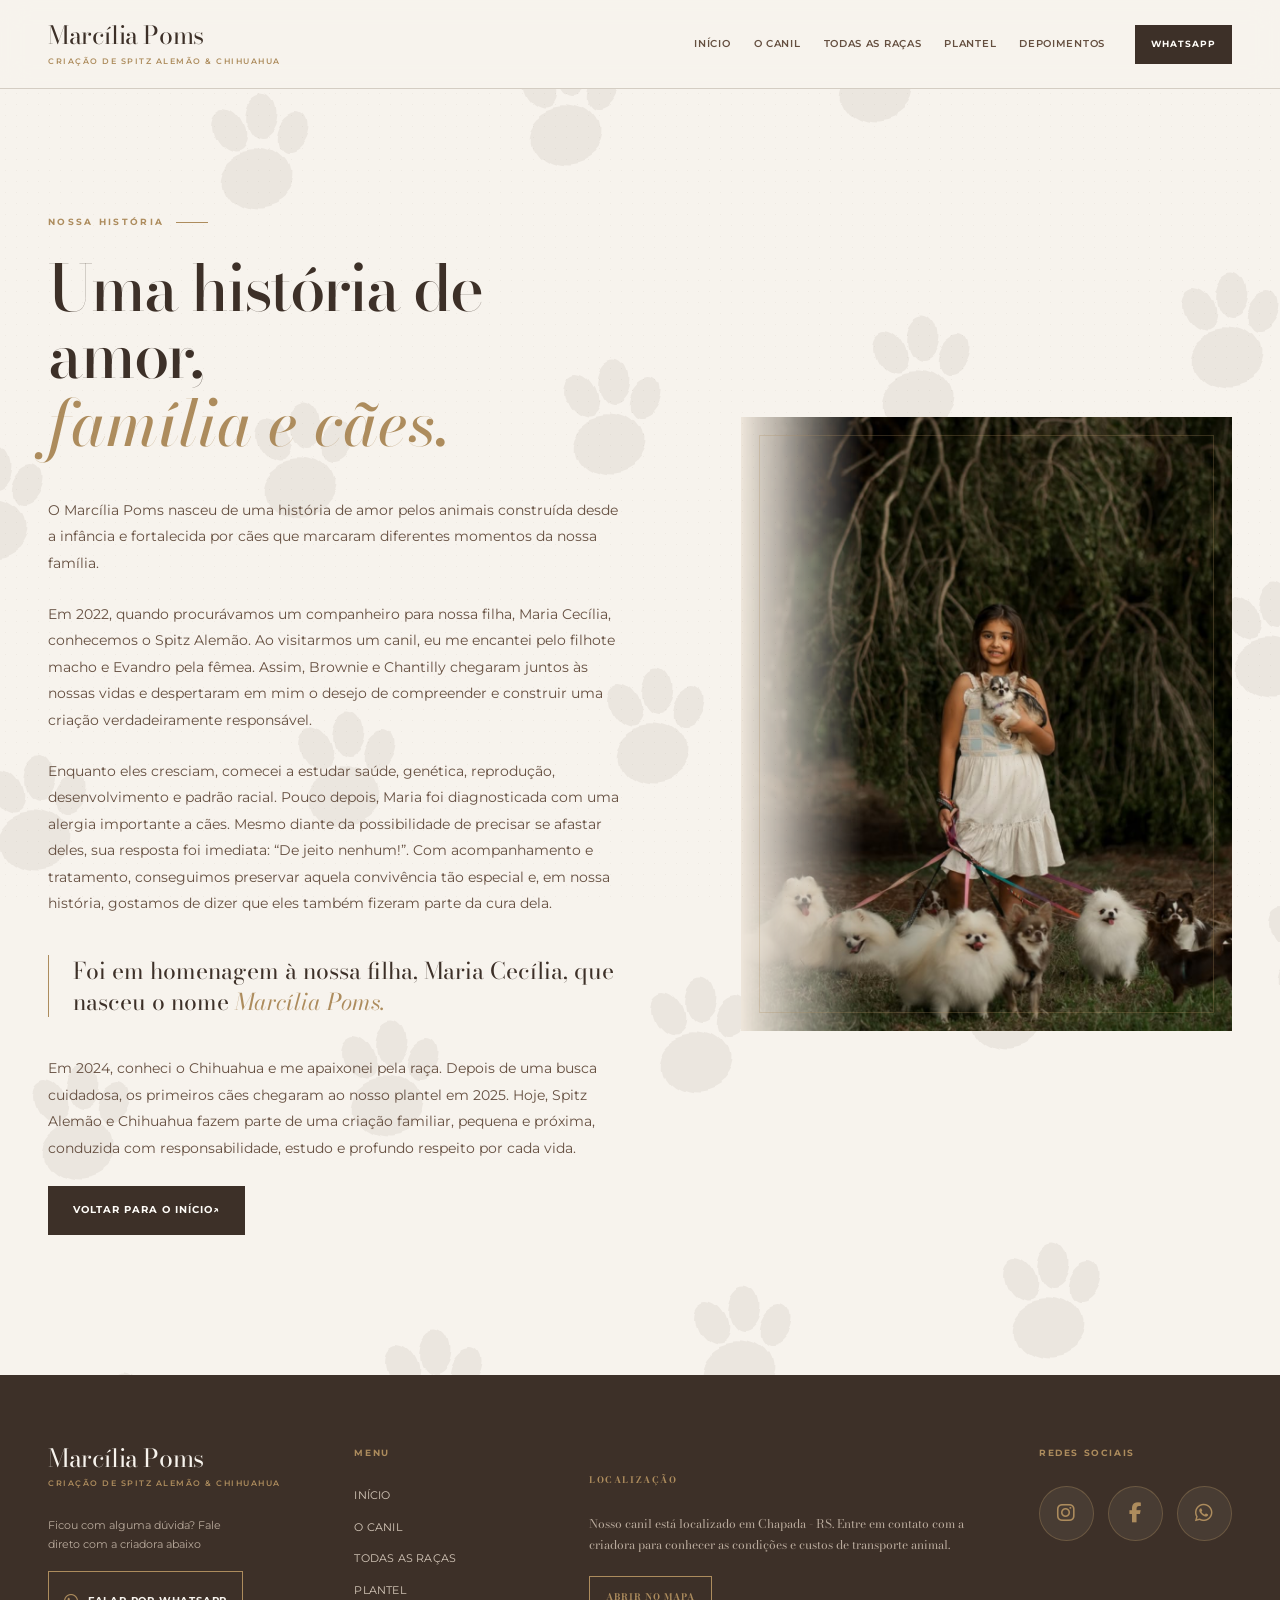
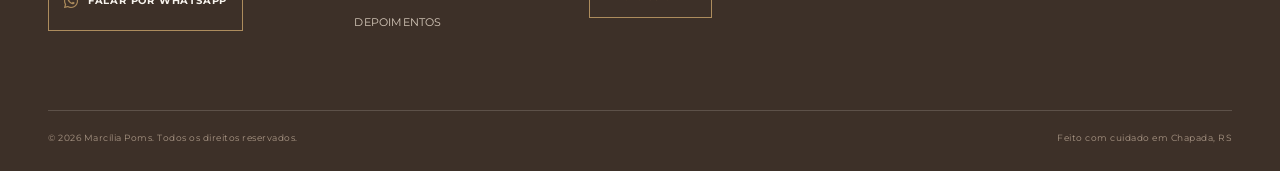
==== historia.html @ 0182e46f "feat: atualiza site Marcília Poms" ====
<!DOCTYPE html>
<html lang="pt-BR">

<head>
    <meta charset="UTF-8">
    <meta name="viewport" content="width=device-width, initial-scale=1.0">

    <title>Nossa História | Marcília Poms</title>

    <meta
        name="description"
        content="Conheça a história da Marcília Poms, uma criação familiar de Spitz Alemão e Chihuahua construída com amor, estudo e responsabilidade."
    >

    <!-- Google Fonts -->
    <link rel="preconnect" href="https://fonts.googleapis.com">
    <link rel="preconnect" href="https://fonts.gstatic.com" crossorigin>

    <link
        href="https://fonts.googleapis.com/css2?family=Bodoni+Moda:opsz,wght@6..96,400;6..96,500;6..96,600&family=Montserrat:wght@400;500;600;700&display=swap"
        rel="stylesheet"
    >

    <!-- Font Awesome -->
    <link
        rel="stylesheet"
        href="https://cdnjs.cloudflare.com/ajax/libs/font-awesome/6.5.2/css/all.min.css"
    >

    <!-- CSS principal -->
    <link rel="stylesheet" href="style.css">
</head>

<body>

    <!-- =====================================================
         HEADER
    ====================================================== -->

    <header class="site-header">

        <div class="container header-inner">

            <a class="brand" href="index.html">

                <span class="brand-name">
                    Marcília Poms
                </span>

                <span class="brand-subtitle">
                    Criação de Spitz Alemão & Chihuahua
                </span>

            </a>


            <nav class="primary-nav">

                <a href="index.html#inicio">
                    Início
                </a>

                <a href="index.html#canil">
                    O Canil
                </a>

                <a href="index.html#racas">
                    Todas as Raças
                </a>

                <a href="plantel.html">
                    Plantel
                </a>

                <a href="index.html#depoimentos">
                    Depoimentos
                </a>

            </nav>


            <a
                class="button button-whatsapp button-small"
                href="https://wa.me/555996183614"
                target="_blank"
                rel="noopener"
            >
                WhatsApp
            </a>


            <button
                class="menu-toggle"
                type="button"
                aria-label="Abrir menu"
            >
                <span></span>
                <span></span>
                <span></span>
            </button>

        </div>

    </header>


    <!-- =====================================================
         HISTÓRIA
    ====================================================== -->

    <main>

        <section class="history-section">

            <!-- Pegadas decorativas -->
            <div class="history-paws" aria-hidden="true"></div>


            <div class="container history-grid">

                <!-- =================================================
                     TEXTO
                ================================================== -->

                <div class="history-content reveal">

                    <p class="eyebrow">
                        Nossa história
                        <span class="rule"></span>
                    </p>


                    <h1>
                        Uma história de amor,
                        <br>
                        <em>família e cães.</em>
                    </h1>


                    <div class="history-text">

                        <p>
                            O Marcília Poms nasceu de uma história de amor pelos animais construída desde a infância e fortalecida por cães que marcaram diferentes momentos da nossa família.
                        </p>

                        <p>
                            Em 2022, quando procurávamos um companheiro para nossa filha, Maria Cecília, conhecemos o Spitz Alemão. Ao visitarmos um canil, eu me encantei pelo filhote macho e Evandro pela fêmea. Assim, Brownie e Chantilly chegaram juntos às nossas vidas e despertaram em mim o desejo de compreender e construir uma criação verdadeiramente responsável.
                        </p>

                        <p>
                            Enquanto eles cresciam, comecei a estudar saúde, genética, reprodução, desenvolvimento e padrão racial. Pouco depois, Maria foi diagnosticada com uma alergia importante a cães. Mesmo diante da possibilidade de precisar se afastar deles, sua resposta foi imediata: “De jeito nenhum!”. Com acompanhamento e tratamento, conseguimos preservar aquela convivência tão especial e, em nossa história, gostamos de dizer que eles também fizeram parte da cura dela.
                        </p>

                        <p class="history-highlight">
                            Foi em homenagem à nossa filha, Maria Cecília, que nasceu o nome <em>Marcília Poms.</em>
                        </p>

                        <p>
                            Em 2024, conheci o Chihuahua e me apaixonei pela raça. Depois de uma busca cuidadosa, os primeiros cães chegaram ao nosso plantel em 2025. Hoje, Spitz Alemão e Chihuahua fazem parte de uma criação familiar, pequena e próxima, conduzida com responsabilidade, estudo e profundo respeito por cada vida.
                        </p>

                    </div>


                    <a
                        class="button button-dark"
                        href="index.html#canil"
                    >
                        Voltar para o Início
                        <span>↗</span>
                    </a>

                </div>


                <!-- =================================================
                     FOTO
                ================================================== -->

                <div class="history-image reveal delay-1">

                    <div class="history-image-frame">

                        <img
                            src="assets/historia.png"
                            alt="Maria Cecília"
                            width="800"
                            height="1000"
                            loading="eager"
                        >

                    </div>

                </div>

            </div>

        </section>

    </main>


    <!-- =====================================================
         FOOTER
    ====================================================== -->

    <footer class="site-footer">

        <div class="footer-container">


            <!-- MARCA -->

            <div class="footer-brand-area">

                <a class="footer-brand" href="index.html">

                    <span class="brand-name">
                        Marcília Poms
                    </span>

                    <span class="brand-subtitle">
                        Criação de Spitz Alemão & Chihuahua
                    </span>

                </a>


                <p class="footer-location-small">
                    Ficou com alguma dúvida? Fale<br>
                    direto com a criadora abaixo
                </p>


                <a
                    class="footer-whatsapp-btn"
                    href="https://wa.me/555996183614"
                    target="_blank"
                    rel="noopener"
                >
                    <i class="fa-brands fa-whatsapp"></i>
                    <span>Falar por Whatsapp</span>
                </a>

            </div>


            <!-- MENU -->

            <div class="footer-menu">

                <h3>MENU</h3>

                <a href="index.html#inicio">
                    INÍCIO
                </a>

                <a href="index.html#canil">
                    O CANIL
                </a>

                <a href="index.html#racas">
                    TODAS AS RAÇAS
                </a>

                <a href="plantel.html">
                    PLANTEL
                </a>

                <a href="index.html#depoimentos">
                    DEPOIMENTOS
                </a>

            </div>


            <!-- LOCALIZAÇÃO -->

            <div class="footer-location">

                <h3>LOCALIZAÇÃO</h3>

                <p>
                    Nosso canil está localizado em Chapada - RS.
                    Entre em contato com a criadora para conhecer
                    as condições e custos de transporte animal.
                </p>

                <a
                    class="footer-map-btn"
                    href="https://www.google.com/maps/search/?api=1&query=Chapada%2C%20RS"
                    target="_blank"
                    rel="noopener"
                >
                    ABRIR NO MAPA
                </a>

            </div>


            <!-- REDES SOCIAIS -->

            <div class="footer-social">

                <h3>REDES SOCIAIS</h3>

                <div class="social-icons">

                    <a
                        href="https://www.instagram.com/marciliapoms?stkn=ZG9tbGJxdjBiZmhl"
                        target="_blank"
                        rel="noopener"
                        aria-label="Instagram"
                    >
                        <i class="fa-brands fa-instagram"></i>
                    </a>


                    <a
                        href="https://www.facebook.com/share/1F69dQd8Yt/?mibextid=wwXIfr"
                        target="_blank"
                        rel="noopener"
                        aria-label="Facebook"
                    >
                        <i class="fa-brands fa-facebook-f"></i>
                    </a>


                    <a
                        href="https://wa.me/555996183614"
                        target="_blank"
                        rel="noopener"
                        aria-label="WhatsApp"
                    >
                        <i class="fa-brands fa-whatsapp"></i>
                    </a>

                </div>

            </div>

        </div>


        <!-- COPYRIGHT -->

        <div class="footer-bottom">

            <span>
                © 2026 Marcília Poms. Todos os direitos reservados.
            </span>

            <span>
                Feito com cuidado em Chapada, RS
            </span>

        </div>

    </footer>


    <!-- =====================================================
         SCRIPT
    ====================================================== -->

    <script>

        const reveals = document.querySelectorAll(".reveal");

        const observer = new IntersectionObserver(
            (entries) => {

                entries.forEach((entry) => {

                    if (entry.isIntersecting) {

                        entry.target.classList.add("is-visible");

                        observer.unobserve(entry.target);

                    }

                });

            },
            {
                threshold: 0.12
            }
        );


        reveals.forEach((element) => {
            observer.observe(element);
        });


        /* MENU MOBILE */

        const menuToggle = document.querySelector(".menu-toggle");
        const primaryNav = document.querySelector(".primary-nav");

        if (menuToggle && primaryNav) {

            menuToggle.addEventListener("click", () => {

                primaryNav.classList.toggle("is-open");

            });

        }

    </script>

</body>

</html>
---- style.css ----
:root {
  --paper: #f7f3ed;
  --paper-deep: #eee6db;
  --sand: #e8ddcf;
  --ink: #322b25;
  --brown: #654f40;
  --brown-deep: #3d3028;
  --gold: #ad8c5d;
  --line: rgba(101, 79, 64, .24);
  --white: #fffdf9;
  --serif: "Bodoni Moda", serif;
  --italic: "Bodoni Moda", serif;
  --sans: "Montserrat", Arial, sans-serif;
  --content: 1240px;
  --ease: cubic-bezier(.2, .75, .25, 1);
}

* { box-sizing: border-box; }
html { scroll-behavior: smooth; }
body { margin: 0; color: var(--ink); background: var(--paper); font-family: var(--sans); font-size: 14px; line-height: 1.8; overflow-x: hidden; }
body::before { content: ""; position: fixed; inset: 0; pointer-events: none; opacity: .26; background-image: radial-gradient(rgba(101,79,64,.2) .5px, transparent .5px); background-size: 11px 11px; mix-blend-mode: multiply; z-index: 10; }
img { display: block; max-width: 100%; }
a { color: inherit; text-decoration: none; }
button { color: inherit; font: inherit; }
.container { width: min(calc(100% - 96px), var(--content)); margin-inline: auto; }
.narrow-container { max-width: 1080px; }
.skip-link { position: fixed; left: 16px; top: -100px; z-index: 100; padding: 10px 14px; background: var(--brown-deep); color: var(--white); }
.skip-link:focus { top: 16px; }

.site-header { position: sticky; top: 0; z-index: 20; background: rgba(247,243,237,.92); border-bottom: 1px solid var(--line); -webkit-backdrop-filter: blur(14px); backdrop-filter: blur(14px); }
.header-inner { min-height: 88px; display: flex; align-items: center; gap: 30px; }
.brand { display: inline-flex; flex-direction: column; flex: 0 0 auto; line-height: 1.1; }
.brand-name { color: var(--brown-deep); font-family: var(--serif); font-size: 25px; letter-spacing: -.4px; }
.brand-subtitle { margin-top: 7px; color: var(--gold); font-size: 8px; font-weight: 600; letter-spacing: 1.5px; text-transform: uppercase; }
.primary-nav { display: flex; align-items: center; justify-content: center; gap: clamp(13px, 1.8vw, 28px); margin-left: auto; }
.primary-nav a { position: relative; color: var(--brown); font-size: 10px; font-weight: 600; letter-spacing: .7px; text-transform: uppercase; white-space: nowrap; }
.primary-nav a::after { content: ""; position: absolute; left: 0; right: 100%; bottom: -8px; height: 1px; background: var(--gold); transition: right .3s var(--ease); }
.primary-nav a:hover::after { right: 0; }
.button { display: inline-flex; min-height: 49px; align-items: center; justify-content: center; padding: 12px 24px; border: 1px solid transparent; font-size: 10px; font-weight: 700; letter-spacing: 1px; text-transform: uppercase; transition: transform .3s var(--ease), background .3s, color .3s, border .3s; }
.button:hover { transform: translateY(-3px); }
.button-small { min-height: 39px; padding: 9px 15px; font-size: 9px; }
.button-whatsapp, .button-dark { color: var(--white); background: var(--brown-deep); }
.button-whatsapp:hover, .button-dark:hover { background: var(--brown); }
.button-light { color: var(--brown-deep); background: var(--paper); }
.button-light:hover { background: var(--white); }
.menu-toggle { display: none; margin-left: auto; width: 42px; height: 42px; padding: 10px; border: 1px solid var(--line); background: transparent; cursor: pointer; }
.menu-toggle span { display: block; width: 20px; height: 1px; margin: 5px auto; background: var(--brown-deep); transition: transform .3s, opacity .3s; }

.hero { position: relative; min-height: clamp(620px, 56.25vw, 780px); display: flex; align-items: center; overflow: hidden; background: var(--paper-deep); }
.hero-media.image-frame { position: absolute; inset: 0; width: 100%; height: 100%; }
.hero-media { position: absolute; inset: 0; }
.hero-media::after { content: ""; position: absolute; inset: 0; background: linear-gradient(90deg, rgba(247,243,237,.96) 0%, rgba(247,243,237,.75) 38%, rgba(247,243,237,.15) 72%, rgba(247,243,237,.08)); }
.hero-media picture { display: block; width: 100%; height: 100%; }
.hero-content { position: relative; z-index: 1; align-self: stretch; display: flex; flex-direction: column; align-items: flex-start; justify-content: flex-end; padding-block: 100px 72px; }
.hero-content > .eyebrow, .hero-content > h1, .hero-content > .hero-lead, .hero-content > .hero-copy { position: absolute; width: 1px; height: 1px; overflow: hidden; clip: rect(0, 0, 0, 0); white-space: nowrap; }
.eyebrow { display: flex; align-items: center; gap: 12px; margin: 0 0 24px; color: var(--gold); font-size: 9px; font-weight: 700; letter-spacing: 2.3px; text-transform: uppercase; }
.eyebrow .rule { display: inline-block; width: 32px; height: 1px; background: currentColor; }
.hero h1 { max-width: 700px; margin: 0; color: var(--brown-deep); font-family: var(--serif); font-size: clamp(44px, 6.2vw, 84px); font-weight: 500; letter-spacing: -2.6px; line-height: 1.05; }
h1 em, h2 em { color: var(--gold); font-family: var(--italic); font-weight: 500; letter-spacing: 0; }
.hero-lead { margin: 28px 0 0; color: var(--brown); font-size: 17px; font-weight: 600; }
.hero-copy { margin: 3px 0 0; color: var(--brown); font-family: var(--italic); font-size: 22px; }
.hero-actions { display: flex; align-items: center; gap: 28px; margin-top: 0; }
.text-link { display: inline-flex; align-items: center; gap: 9px; color: var(--brown); font-size: 10px; font-weight: 700; letter-spacing: 1px; text-transform: uppercase; }
.text-link span { color: var(--gold); font-size: 17px; transition: transform .3s; }
.text-link:hover span { transform: translate(3px, -3px); }
.hero-notes { display: none; }
.hero-notes span { color: var(--brown); font-size: 9px; font-weight: 600; letter-spacing: 1.2px; text-transform: uppercase; }
.hero-notes span::before { content: "✦"; margin-right: 8px; color: var(--gold); }
.scroll-cue { position: absolute; right: 48px; bottom: 33px; display: grid; place-items: center; width: 45px; height: 45px; border: 1px solid var(--line); color: var(--brown); font-size: 19px; }

.section { padding: 140px 0; }
/* =========================================================
   HERO DO PLANTEL
   ========================================================= */

.page-hero {
    position: relative;
    overflow: hidden;

    padding: 150px 0 135px;

    border-bottom: 1px solid var(--line);
}


/* IMAGEM DE FUNDO */

.page-hero-bg {
    position: absolute;
    inset: 0;

    z-index: 0;

    display: block;
}

.page-hero-bg img {
    width: 100%;
    height: 100%;

    display: block;

    object-fit: cover;
    object-position: center;
}


/* PELÍCULA */

.page-hero-overlay {
    position: absolute;
    inset: 0;

    z-index: 1;

    background: rgba(247, 243, 237, 0.68);
}


/* CONTEÚDO */

.page-hero-inner {
    position: relative;
    z-index: 2;

    max-width: 900px;
}


/* TÍTULO */

.page-hero h1 {
    margin: 0 0 18px;

    color: var(--brown-deep);

    font-family: var(--serif);
    font-size: clamp(48px, 6vw, 78px);
    font-weight: 500;

    letter-spacing: -2px;
    line-height: 1.05;
}

.page-hero h1 em {
    color: var(--gold);

    font-family: var(--italic);
    font-weight: 500;

    letter-spacing: 0;
}


/* DESCRIÇÃO */

.page-hero p:not(.eyebrow) {
    max-width: 480px;

    margin: 0;

    color: var(--brown);

    font-family: var(--italic);
    font-size: 23px;
    line-height: 1.25;
}


/* =========================================================
   MOBILE
   ========================================================= */

@media (max-width: 820px) {

    .page-hero {
        padding: 115px 0 100px;
    }

    .page-hero-overlay {
        background: rgba(247, 243, 237, 0.68);
    }
}
.page-hero-inner { max-width: 900px; }
.page-hero h1 { margin: 0 0 18px; color: var(--brown-deep); font-family: var(--serif); font-size: clamp(48px, 6vw, 78px); font-weight: 500; letter-spacing: -2px; line-height: 1.05; }
.page-hero h1 em { color: var(--gold); font-family: var(--italic); font-weight: 500; letter-spacing: 0; }
.page-hero p:not(.eyebrow) { max-width: 480px; margin: 0; color: var(--brown); font-family: var(--italic); font-size: 23px; line-height: 1.25; }
.plantel-page-section { min-height: 620px; }
.section-sand { background: var(--sand); }
.section-heading h2 { margin: 0 0 28px; color: var(--brown-deep); font-family: var(--serif); font-size: clamp(37px, 4.2vw, 63px); font-weight: 500; letter-spacing: -1.8px; line-height: 1.08; }
.section-heading > p:not(.eyebrow) { max-width: 530px; color: var(--brown); font-size: 14px; }
.section-heading.centered { max-width: 710px; margin: 0 auto 72px; text-align: center; }
.section-heading.centered .eyebrow { justify-content: center; }
.section-heading.centered > p:not(.eyebrow) { margin-inline: auto; }
.about-grid { display: grid; grid-template-columns: minmax(0, .92fr) minmax(350px, .83fr); align-items: center; gap: clamp(70px, 10vw, 160px); }
.section-about .section-heading > p:not(.eyebrow) { margin: 0 0 16px; }
.section-about .text-link { margin-top: 22px; }
.image-frame { position: relative; overflow: hidden; background: #dfd1c0; }
.image-frame img { position: relative; z-index: 1; width: 100%; height: 100%; object-fit: cover; opacity: 0; transition: opacity .35s; }
.image-frame img.is-loaded { opacity: 1; }
.image-frame-hero img { width: 100%; height: 100%; object-fit: cover; }
.hero-media.image-frame-hero img { object-fit: contain; object-position: top center; background: #fce7e7; }
.image-placeholder { position: absolute; inset: 0; display: flex; flex-direction: column; align-items: center; justify-content: center; gap: 9px; color: var(--brown); background: linear-gradient(135deg, #e7dccf, #d9c8b5); text-align: center; }
.image-placeholder::before { content: "✦"; color: var(--gold); font-size: 22px; }
.image-placeholder span { font-family: var(--italic); font-size: 25px; }
.image-placeholder small { max-width: 90%; color: var(--brown); font-size: 9px; letter-spacing: .7px; }
.image-placeholder.is-hidden { display: none; }
.portrait-frame {
    width: 100%;
    height: auto;
    aspect-ratio: 1 / 1;
    overflow: hidden;
}

.section-about .portrait-frame img {
    width: 100%;
    height: 100%;
    object-fit: cover;
    object-position: center;
}
.image-caption { position: absolute; z-index: 2; right: 0; bottom: 0; padding: 18px 23px; color: var(--white); background: rgba(61,48,40,.87); font-family: var(--italic); font-size: 19px; line-height: 1.1; }
.feature-grid, .care-grid, .steps-grid, .kit-grid, .payment-grid { display: grid; }
.three-cols { grid-template-columns: repeat(3, 1fr); gap: 1px; background: var(--line); border-top: 1px solid var(--line); border-bottom: 1px solid var(--line); }
.feature-card { min-height: 280px; padding: 34px 38px; background: var(--sand); }
.feature-card:hover { background: #ebdfd0; }
.card-number, .care-item > span, .step-card > span, .kit-item > span { color: var(--gold); font-family: var(--italic); font-size: 23px; }
.feature-card h3, .care-item h3, .step-card h3, .kit-item h3, .payment-item h3 { margin: 44px 0 13px; color: var(--brown-deep); font-family: var(--serif); font-size: 22px; font-weight: 500; line-height: 1.2; }
.feature-card p, .care-item p, .step-card p, .kit-item p, .payment-item p { margin: 0; color: var(--brown); font-size: 13px; line-height: 1.7; }
.section-creation { background: var(--paper); }
.care-grid { grid-template-columns: repeat(5, 1fr); gap: 26px; }
.care-item { padding-top: 22px; border-top: 1px solid var(--line); }
.care-item h3 { margin-top: 28px; font-size: 19px; }
.breed-grid { display: grid; grid-template-columns: repeat(2, 1fr); gap: 28px; }
.breed-card { background: var(--white); }
.breed-card .image-frame img {
    width: 100%;
    height: 330px;
    display: block;
    object-fit: cover;
    transform: none !important;
    transition: none !important;
}
.breed-content { padding: 37px 40px 42px; }
.breed-content .eyebrow { margin-bottom: 14px; }
.breed-content h3 { margin: 0 0 15px; color: var(--brown-deep); font-family: var(--serif); font-size: 34px; font-weight: 500; }
.breed-content p:not(.eyebrow) { max-width: 490px; margin: 0 0 23px; color: var(--brown); }
.split-heading { display: flex; justify-content: space-between; align-items: end; gap: 50px; margin-bottom: 62px; }
.split-heading > p { max-width: 340px; margin: 0 0 8px; }
.filter-tabs { display: flex; gap: 8px; margin-bottom: 30px; }
.filter-button { padding: 11px 18px; border: 1px solid var(--line); background: transparent; color: var(--brown); cursor: pointer; font-size: 9px; font-weight: 700; letter-spacing: 1px; text-transform: uppercase; transition: background .3s, color .3s; }
.filter-button.is-active, .filter-button:hover { color: var(--white); background: var(--brown-deep); }
.kennel-grid { display: grid; grid-template-columns: repeat(3, 1fr); gap: 20px; }
.kennel-empty { grid-column: 1 / -1; min-height: 300px; display: flex; flex-direction: column; align-items: center; justify-content: center; padding: 50px; border: 1px dashed var(--gold); text-align: center; }
.empty-mark { color: var(--gold); font-size: 28px; }
.kennel-empty h3 { margin: 18px 0 4px; font-family: var(--serif); font-size: 28px; font-weight: 500; }
.kennel-empty p { max-width: 460px; margin: 0 0 19px; color: var(--brown); }
.kennel-card.is-hidden { display: none; }
.kennel-card { background: var(--white); }
.kennel-card .image-frame { height: 350px; }
.kennel-info { padding: 18px 21px 22px; }
.kennel-info h3 { margin: 0; font-family: var(--serif); font-size: 22px; font-weight: 500; }
.kennel-info p { margin: 2px 0 0; color: var(--brown); font-size: 10px; text-transform: uppercase; letter-spacing: .7px; }
.kennel-info p span { color: var(--gold); }
.section-process { background: var(--brown-deep); color: var(--paper); }
.section-process .section-heading h2, .section-process .section-heading > p:not(.eyebrow) { color: var(--paper); }
.timeline { position: relative; display: grid; grid-template-columns: repeat(3, 1fr); gap: 48px 70px; }
.timeline::before { content: ""; position: absolute; top: 17px; right: 0; left: 0; height: 1px; background: rgba(247,243,237,.25); }
.timeline-item { position: relative; display: grid; grid-template-columns: 38px 1fr; gap: 15px; }
.timeline-item > span { position: relative; z-index: 1; display: grid; place-items: center; width: 35px; height: 35px; border: 1px solid var(--gold); color: var(--gold); background: var(--brown-deep); font-family: var(--italic); font-size: 17px; }
.timeline-item h3 { margin: 6px 0 8px; color: var(--paper); font-family: var(--serif); font-size: 21px; font-weight: 500; }
.timeline-item p { margin: 0; color: #d6c9bb; font-size: 12px; line-height: 1.6; }
.steps-grid { grid-template-columns: repeat(3, 1fr); gap: 1px; background: var(--line); }
.step-card { min-height: 230px; padding: 29px 31px; background: var(--sand); }
.step-card h3 { margin-top: 35px; font-size: 20px; }
.center-action { display: flex; justify-content: center; margin-top: 50px; }
.kit-grid { grid-template-columns: repeat(3, 1fr); gap: 45px 60px; }
.kit-item { border-top: 1px solid var(--line); padding-top: 17px; }
.kit-item h3 { margin-top: 26px; font-size: 21px; }
.payment-section { background: var(--paper-deep); }
.payment-grid { grid-template-columns: repeat(3, 1fr); gap: 20px; }
.payment-item { min-height: 225px; padding: 31px; border: 1px solid var(--line); }
.payment-item > span { display: block; color: var(--gold); font-family: var(--italic); font-size: 25px; }
.payment-item h3 { margin: 28px 0 13px; font-size: 21px; }
.disclaimer { margin: 29px 0 0; color: var(--brown); font-family: var(--italic); font-size: 17px; text-align: center; }
.diff-layout { display: grid; grid-template-columns: .9fr 1.1fr; gap: 100px; align-items: start; }
.diff-list { display: grid; grid-template-columns: repeat(2, 1fr); gap: 0 30px; }
.diff-list p { margin: 0; padding: 16px 0; border-bottom: 1px solid var(--line); color: var(--brown); font-size: 11px; font-weight: 700; letter-spacing: .9px; text-transform: uppercase; }
.diff-list p::before { content: "✦"; margin-right: 11px; color: var(--gold); }
.quote-line { margin-top: 100px; padding-top: 39px; border-top: 1px solid var(--line); text-align: center; }
.quote-line p { margin: 0; color: var(--brown); font-family: var(--italic); font-size: clamp(25px, 3vw, 39px); line-height: 1.1; }
.testimonial-slider { position: relative; max-width: 770px; min-height: 280px; margin: auto; border-top: 1px solid var(--line); border-bottom: 1px solid var(--line); }
.testimonial-slide { padding: 47px 85px; text-align: center; }
.quote-mark { color: var(--gold); font-family: var(--serif); font-size: 56px; line-height: .5; }
.testimonial-slide > p { margin: 25px auto; color: var(--brown); font-family: var(--italic); font-size: 26px; line-height: 1.2; }
.testimonial-author { display: flex; align-items: center; justify-content: center; gap: 12px; text-align: left; }
.avatar-placeholder { display: grid; place-items: center; width: 40px; height: 40px; border-radius: 50%; background: var(--sand); color: var(--gold); font-size: 8px; text-transform: uppercase; }
.testimonial-author strong, .testimonial-author small { display: block; }
.testimonial-author strong { color: var(--brown-deep); font-size: 11px; }
.testimonial-author small { color: var(--brown); font-size: 9px; }
.slider-button { position: absolute; top: 50%; display: grid; place-items: center; width: 38px; height: 38px; border: 1px solid var(--line); background: transparent; color: var(--brown); cursor: pointer; transform: translateY(-50%); }
.slider-button:hover { color: var(--white); background: var(--brown-deep); }
.slider-prev { left: 0; }.slider-next { right: 0; }
.slider-dots { position: absolute; bottom: -32px; left: 0; right: 0; display: flex; justify-content: center; gap: 7px; }
.slider-dot { width: 5px; height: 5px; padding: 0; border: 0; border-radius: 50%; background: var(--line); cursor: pointer; }.slider-dot.is-active { background: var(--gold); }
.gallery-grid { display: grid; grid-template-columns: 1.28fr .86fr .86fr; grid-template-rows: 260px 260px; gap: 15px; }
.gallery-item { position: relative; min-height: 0; padding: 0; border: 0; overflow: hidden; background: #dfd1c0; cursor: zoom-in; }
.gallery-item img { position: relative; z-index: 1; width: 100%; height: 100%; object-fit: cover; opacity: 0; transition: opacity .35s, transform .5s var(--ease); }
.gallery-item img.is-loaded { opacity: 1; }.gallery-item:hover img { transform: scale(1.04); }
.gallery-item .image-placeholder { position: absolute; }.gallery-large { grid-row: 1 / 3; }
.location-grid { display: grid; grid-template-columns: 1fr 1fr; align-items: center; gap: 100px; }
.location-map { min-height: 500px; background: var(--sand); border: 1px solid var(--line); }
.map-placeholder { position: absolute; inset: 0; display: grid; place-content: center; justify-items: center; color: var(--brown); background: repeating-linear-gradient(45deg, transparent, transparent 22px, rgba(173,140,93,.08) 23px, transparent 24px); }
.map-placeholder span { font-family: var(--serif); font-size: 31px; }.map-placeholder small { color: var(--gold); font-size: 9px; letter-spacing: 1px; text-transform: uppercase; }
.location-name { color: var(--gold) !important; font-family: var(--italic); font-size: 24px !important; }
.location-section .button { margin-top: 22px; }
.faq-layout { display: grid; grid-template-columns: .7fr 1.3fr; gap: 100px; align-items: start; }
.faq-list details { border-top: 1px solid var(--line); }.faq-list details:last-child { border-bottom: 1px solid var(--line); }
.faq-list summary { display: flex; align-items: center; justify-content: space-between; gap: 20px; padding: 19px 0; color: var(--brown-deep); cursor: pointer; font-family: var(--serif); font-size: 18px; list-style: none; }.faq-list summary::-webkit-details-marker { display: none; }.faq-list summary::after { content: "+"; color: var(--gold); font-family: var(--sans); font-size: 22px; font-weight: 300; }.faq-list details[open] summary::after { content: "−"; }.faq-list details p { max-width: 650px; margin: -3px 35px 20px 0; color: var(--brown); font-size: 13px; }
.final-cta { position: relative; overflow: hidden; padding: 135px 0; color: var(--paper); background: var(--brown-deep); }.final-cta::before, .final-cta::after { position: absolute; color: rgba(173,140,93,.12); font-family: var(--italic); font-size: 270px; line-height: 1; }.final-cta::before { content: "M"; top: -50px; left: 4%; }.final-cta::after { content: "P"; right: 7%; bottom: -80px; }.final-cta-inner { position: relative; z-index: 1; text-align: center; }.final-cta h2 { margin: 0 0 18px; color: var(--paper); font-family: var(--serif); font-size: clamp(42px, 5.3vw, 75px); font-weight: 500; letter-spacing: -1.5px; line-height: 1.06; }.final-cta h2 em { color: var(--gold); }.final-cta p:not(.eyebrow) { max-width: 480px; margin: 0 auto 30px; color: #d6c9bb; }.final-cta .eyebrow { justify-content: center; }
.site-footer { padding: 70px 0 25px; color: #d6c9bb; background: #2b221d; }.footer-grid { display: flex; justify-content: space-between; gap: 60px; }.footer-brand .brand-name { color: var(--paper); }.footer-location { margin-top: 27px; color: var(--gold); font-family: var(--italic); font-size: 20px; }.footer-links { display: flex; gap: 90px; }.footer-links h3 { margin: 0 0 15px; color: var(--gold); font-size: 9px; letter-spacing: 1.6px; text-transform: uppercase; }.footer-links a { display: block; margin: 7px 0; color: #d6c9bb; font-size: 11px; }.footer-links a:hover { color: var(--paper); }.footer-bottom { display: flex; justify-content: space-between; gap: 20px; margin-top: 65px; padding-top: 19px; border-top: 1px solid rgba(247,243,237,.17); color: #a99685; font-size: 9px; letter-spacing: .5px; }
.lightbox { position: fixed; inset: 0; z-index: 50; display: grid; place-items: center; padding: 40px; background: rgba(43,34,29,.94); opacity: 0; pointer-events: none; transition: opacity .3s; }.lightbox.is-open { opacity: 1; pointer-events: auto; }.lightbox img { max-width: min(1000px, 90vw); max-height: 85vh; object-fit: contain; }.lightbox-close { position: absolute; top: 24px; right: 35px; border: 0; color: var(--paper); background: transparent; cursor: pointer; font-size: 35px; font-weight: 300; }
.reveal { opacity: 0; transform: translateY(25px); transition: opacity .75s var(--ease), transform .75s var(--ease); }.reveal.is-visible { opacity: 1; transform: translateY(0); }.fade-up { opacity: 0; transform: translateY(20px); animation: fade-up .8s var(--ease) forwards; }.delay-1 { transition-delay: .1s; animation-delay: .1s; }.delay-2 { transition-delay: .2s; animation-delay: .2s; }.delay-3 { transition-delay: .3s; animation-delay: .3s; }
@keyframes fade-up { to { opacity: 1; transform: translateY(0); } }
@media (max-width: 1100px) { .container { width: min(calc(100% - 56px), var(--content)); }.primary-nav { gap: 13px; }.primary-nav a { font-size: 9px; }.button-small { padding-inline: 11px; }.header-inner { gap: 18px; }.care-grid { grid-template-columns: repeat(3, 1fr); }.care-item:last-child { grid-column: 2; }.diff-layout { gap: 50px; } }
@media (max-width: 820px) { .container { width: min(calc(100% - 42px), var(--content)); }.site-header { min-height: 74px; }.header-inner { min-height: 74px; justify-content: space-between; }.brand-name { font-size: 22px; }.brand-subtitle { font-size: 7px; letter-spacing: 1px; }.menu-toggle { display: block; order: 2; }.header-inner > .button-whatsapp { order: 3; }.primary-nav { position: absolute; top: 74px; right: 21px; left: 21px; display: flex; flex-direction: column; align-items: stretch; gap: 0; padding: 10px 20px; border: 1px solid var(--line); background: var(--paper); opacity: 0; pointer-events: none; transform: translateY(-10px); transition: opacity .3s, transform .3s; }.primary-nav.is-open { opacity: 1; pointer-events: auto; transform: translateY(0); }.primary-nav a { padding: 14px 0; border-bottom: 1px solid var(--line); font-size: 10px; }.primary-nav a:last-child { border-bottom: 0; }.hero { height: 177.7778vw; min-height: 0; align-items: end; }.hero-media.image-frame { top: 0; height: 100%; }.hero-media::after { background: linear-gradient(0deg, rgba(247,243,237,.98) 0%, rgba(247,243,237,.83) 44%, rgba(247,243,237,.16) 85%); }.hero-content { padding-block: 90px 48px; }.hero-content > .hero-lead, .hero-content > .hero-copy { position: static; width: auto; height: auto; overflow: visible; clip: auto; white-space: normal; }.hero-lead { margin: 0 0 2px; font-size: 15px; }.hero-copy { margin: 0 0 22px; font-size: 19px; line-height: 1.25; }.hero h1 { font-size: clamp(42px, 9vw, 66px); }.hero-notes { flex-direction: column; gap: 8px; margin-top: 50px; }.scroll-cue { right: 21px; bottom: 25px; }.section { padding: 95px 0; }.about-grid, .location-grid, .faq-layout { grid-template-columns: 1fr; gap: 55px; }.portrait-frame { height: auto; aspect-ratio: 4 / 3; }.three-cols, .steps-grid, .payment-grid { grid-template-columns: 1fr; }.feature-card { min-height: 0; padding: 27px; }.feature-card h3 { margin-top: 28px; }.breed-grid { grid-template-columns: 1fr; }.breed-card .image-frame { height: auto; aspect-ratio: 4 / 3; }.care-grid { grid-template-columns: repeat(2, 1fr); }.care-item:last-child { grid-column: auto; }.timeline { grid-template-columns: repeat(2, 1fr); gap: 45px 25px; }.timeline::before { display: none; }.kit-grid { grid-template-columns: repeat(2, 1fr); gap: 35px 25px; }.diff-layout { grid-template-columns: 1fr; gap: 25px; }.quote-line { margin-top: 70px; }.gallery-grid { grid-template-columns: 1fr 1fr; grid-template-rows: 250px 250px 250px; }.gallery-large { grid-row: 1 / 3; }.location-map { min-height: 390px; }.footer-grid { flex-direction: column; }.footer-links { gap: 70px; } }
@media (max-width: 560px) { body { font-size: 13px; }.container { width: min(calc(100% - 34px), var(--content)); }.header-inner > .button-whatsapp { display: none; }.hero { height: 177.7778vw; min-height: 0; }.hero-content { padding-bottom: 42px; }.hero-content > .hero-lead, .hero-content > .hero-copy { display: none; }.hero-actions { width: 100%; align-items: center; flex-direction: row; gap: 10px; }.hero-actions .button { min-height: 45px; padding: 11px 12px; font-size: 8px; letter-spacing: .7px; }.hero-actions .text-link { gap: 5px; font-size: 8px; letter-spacing: .7px; white-space: nowrap; }.hero-notes span { font-size: 8px; }.section-heading h2 { font-size: 39px; }.section-heading.centered { margin-bottom: 48px; }.split-heading { display: block; margin-bottom: 42px; }.split-heading > p { margin-top: 23px; }.portrait-frame { height: auto; aspect-ratio: 4 / 3; }.breed-card .image-frame { height: auto; aspect-ratio: 4 / 3; }.care-grid, .kit-grid { grid-template-columns: 1fr; }.timeline { grid-template-columns: 1fr; }.testimonial-slide { padding: 40px 43px; }.testimonial-slide > p { font-size: 23px; }.slider-button { top: auto; bottom: -60px; transform: none; }.slider-prev { left: 30%; }.slider-next { right: 30%; }.testimonial-slider { margin-bottom: 70px; }.gallery-grid { grid-template-columns: 1fr; grid-template-rows: repeat(4, 250px); }.gallery-large { grid-row: auto; }.location-map { min-height: 300px; }.footer-links { gap: 30px; }.footer-bottom { display: block; margin-top: 45px; }.footer-bottom span { display: block; margin-top: 8px; }.final-cta { padding: 105px 0; } }
@media (prefers-reduced-motion: reduce) { *, *::before, *::after { scroll-behavior: auto !important; animation-duration: .01ms !important; animation-iteration-count: 1 !important; transition-duration: .01ms !important; }.reveal { opacity: 1; transform: none; } }
/* =========================================================
   FOOTER — MARCÍLIA POMS
   Layout inspirado na referência, mantendo a paleta do site
   ========================================================= */

.site-footer {
    padding: 70px 0 25px;
    color: #d6c9bb;
    background: var(--brown-deep);
}


/* =========================================================
   ESTRUTURA PRINCIPAL
   ========================================================= */

.footer-container {
    width: min(calc(100% - 96px), var(--content));
    margin-inline: auto;

    display: grid;
    grid-template-columns: 1.05fr .75fr 1.65fr .8fr;
    gap: 55px;

    align-items: start;
}


/* =========================================================
   MARCA / PRIMEIRA COLUNA
   ========================================================= */

.footer-brand-area {
    display: flex;
    flex-direction: column;
    align-items: flex-start;
}

.footer-brand {
    display: inline-flex;
    flex-direction: column;
    line-height: 1.1;
}

.footer-brand .brand-name {
    color: var(--paper);
    font-family: var(--serif);
    font-size: 25px;
    letter-spacing: -.4px;
}

.footer-brand .brand-subtitle {
    margin-top: 7px;
    color: var(--gold);
    font-size: 8px;
    font-weight: 600;
    letter-spacing: 1.5px;
    text-transform: uppercase;
}

.footer-location-small {
    margin: 28px 0 18px;

    color: #b9aa9c;

    font-size: 11px;
    line-height: 1.7;
}


/* =========================================================
   BOTÃO WHATSAPP
   ========================================================= */

.footer-whatsapp-btn {
    width: 195px;
    min-height: 60px;

    display: inline-flex;
    align-items: center;
    justify-content: center;
    gap: 9px;

    border: 1px solid var(--gold);

    color: var(--paper);
    background: transparent;

    font-size: 10px;
    font-weight: 700;
    letter-spacing: .8px;
    text-transform: uppercase;

    transition:
        background .3s var(--ease),
        color .3s var(--ease),
        transform .3s var(--ease);
}

.footer-whatsapp-btn i {
    color: var(--gold);
    font-size: 16px;
}

.footer-whatsapp-btn:hover {
    color: var(--brown-deep);
    background: var(--gold);
    transform: translateY(-2px);
}

.footer-whatsapp-btn:hover i {
    color: var(--brown-deep);
}


/* =========================================================
   TÍTULOS DAS COLUNAS
   ========================================================= */

.footer-menu h3,
.footer-location h3,
.footer-social h3 {
    margin: 0 0 25px;

    color: var(--gold);

    font-size: 9px;
    font-weight: 700;
    letter-spacing: 1.6px;
    text-transform: uppercase;
}


/* =========================================================
   MENU
   ========================================================= */

.footer-menu {
    display: flex;
    flex-direction: column;
}

.footer-menu a {
    display: block;

    margin: 0 0 12px;

    color: #d6c9bb;

    font-size: 11px;
    letter-spacing: .2px;

    transition: color .25s ease;
}

.footer-menu a:hover {
    color: var(--gold);
}


/* =========================================================
   LOCALIZAÇÃO
   ========================================================= */

.footer-location p {
    max-width: 420px;

    margin: 0 0 20px;

    color: #b9aa9c;

    font-size: 12px;
    line-height: 1.75;
}


/* BOTÃO MAPA */

.footer-map-btn {
    display: inline-flex;
    align-items: center;
    justify-content: center;

    min-height: 42px;

    padding: 9px 16px;

    border: 1px solid var(--gold);

    color: var(--gold);
    background: transparent;

    font-size: 9px;
    font-weight: 700;
    letter-spacing: 1px;
    text-transform: uppercase;

    transition:
        background .3s var(--ease),
        color .3s var(--ease),
        transform .3s var(--ease);
}

.footer-map-btn:hover {
    color: var(--brown-deep);
    background: var(--gold);
    transform: translateY(-2px);
}


/* =========================================================
   REDES SOCIAIS
   ========================================================= */

.footer-social {
    display: flex;
    flex-direction: column;
    align-items: flex-start;
}

.social-icons {
    display: flex;
    align-items: center;
    gap: 14px;
}


/* CÍRCULOS */

.social-icons a {
    width: 55px;
    height: 55px;

    display: grid;
    place-items: center;

    border: 1px solid rgba(173, 140, 93, .35);
    border-radius: 50%;

    color: var(--gold);
    background: rgba(247, 243, 237, .06);

    font-size: 20px;

    transition:
        background .3s var(--ease),
        color .3s var(--ease),
        border .3s var(--ease),
        transform .3s var(--ease);
}

.social-icons a:hover {
    color: var(--brown-deep);
    background: var(--gold);
    border-color: var(--gold);

    transform: translateY(-3px);
}


/* =========================================================
   PARTE INFERIOR
   ========================================================= */

.footer-bottom {
    width: min(calc(100% - 96px), var(--content));
    margin: 65px auto 0;

    padding-top: 19px;

    display: flex;
    justify-content: space-between;
    gap: 20px;

    border-top: 1px solid rgba(247, 243, 237, .17);

    color: #a99685;

    font-size: 9px;
    letter-spacing: .5px;
}


/* =========================================================
   TABLET
   ========================================================= */

@media (max-width: 1100px) {

    .footer-container {
        width: min(calc(100% - 56px), var(--content));

        grid-template-columns: 1fr 1fr;
        gap: 50px 45px;
    }

    .footer-location {
        grid-column: 1;
    }

    .footer-social {
        grid-column: 2;
    }

    .footer-bottom {
        width: min(calc(100% - 56px), var(--content));
    }
}


/* =========================================================
   MOBILE
   ========================================================= */

@media (max-width: 820px) {

    .site-footer {
        padding: 60px 0 25px;
    }

    .footer-container {
        width: min(calc(100% - 42px), var(--content));

        grid-template-columns: 1fr;
        gap: 42px;
    }

    .footer-location,
    .footer-social {
        grid-column: auto;
    }

    .footer-menu h3,
    .footer-location h3,
    .footer-social h3 {
        margin-bottom: 20px;
    }

    .footer-bottom {
        width: min(calc(100% - 42px), var(--content));

        display: block;

        margin-top: 45px;
    }

    .footer-bottom span {
        display: block;
        margin-top: 8px;
    }
}


/* =========================================================
   MOBILE PEQUENO
   ========================================================= */

@media (max-width: 560px) {

    .site-footer {
        padding: 55px 0 22px;
    }

    .footer-container {
        width: min(calc(100% - 34px), var(--content));
        gap: 38px;
    }

    .footer-brand .brand-name {
        font-size: 23px;
    }

    .footer-whatsapp-btn {
        width: 100%;
        max-width: 195px;
    }

    .social-icons {
        gap: 12px;
    }

    .social-icons a {
        width: 52px;
        height: 52px;
        font-size: 18px;
    }

    .footer-bottom {
        width: min(calc(100% - 34px), var(--content));
    }
}
/* =====================================================
   PLANTEL — AJUSTE MOBILE
   ===================================================== */

@media (max-width: 560px) {

    .kennel-grid {
        display: grid;
        grid-template-columns: 1fr;
        width: 100%;
        gap: 30px;
    }

    .kennel-card {
        width: 100%;
        max-width: 100%;
    }

    .image-frame {
        width: 100%;
        height: auto;
        aspect-ratio: 4 / 5;
        overflow: hidden;
    }

    .image-frame img {
        width: 100%;
        height: 100%;
        display: block;
        object-fit: cover;
    }

    .kennel-info {
        width: 100%;
        padding: 24px 20px;
    }

    .kennel-info h3 {
        font-size: 24px;
        line-height: 1.25;
    }

    .kennel-info p {
        font-size: 11px;
        line-height: 1.6;
    }
}
/* =========================================================
   RAÇAS — CARDS FLUTUANTES
   ========================================================= */

.section-breeds {
    overflow: hidden;
}

.breed-grid {
    display: grid;
    grid-template-columns: repeat(2, minmax(0, 1fr));
    gap: 75px;
    max-width: 1000px;
    margin: 55px auto 0;
    align-items: start;
}


/* ---------------------------------------------------------
   CARD
   --------------------------------------------------------- */

.breed-card {
    position: relative;
    z-index: 1;
    overflow: hidden;

    background: var(--white);

    transform-style: preserve-3d;
    will-change: transform;

    box-shadow:
        0 18px 45px rgba(61, 48, 40, 0.08),
        0 3px 10px rgba(61, 48, 40, 0.04);

    transition:
        box-shadow .5s var(--ease),
        transform .5s var(--ease);

    animation:
        breedFloat 6s ease-in-out infinite;
}


/* Segundo card fica um pouco diferente */
.breed-card:nth-child(2) {
    z-index: 2;
    animation-delay: -3s;
}


/* ---------------------------------------------------------
   FLUTUAÇÃO
   --------------------------------------------------------- */




/* ---------------------------------------------------------
   EFEITO AO PASSAR O MOUSE
   --------------------------------------------------------- */
/* ---------------------------------------------------------
   IMAGEM
   --------------------------------------------------------- */

.breed-card .image-frame {
    position: relative;
    overflow: hidden;
}

.breed-card .image-frame img {
    width: 100%;
    height: 330px;
    display: block;

    object-fit: cover;

    transition:
        transform 1s cubic-bezier(.2, .75, .25, 1),
        filter .6s ease;

    -webkit-mask-image:
        linear-gradient(
            to right,
            transparent 0%,
            rgba(0,0,0,.25) 8%,
            black 25%,
            black 100%
        );

    mask-image:
        linear-gradient(
            to right,
            transparent 0%,
            rgba(0,0,0,.25) 8%,
            black 25%,
            black 100%
        );
}




/* ---------------------------------------------------------
   CONTEÚDO
   --------------------------------------------------------- */

.breed-content {
    position: relative;
    z-index: 2;
    background: var(--white);
}


/* ---------------------------------------------------------
   PEQUENO DETALHE DE PROFUNDIDADE
   --------------------------------------------------------- */

.breed-card::after {
    content: "";
    position: absolute;
    inset: 12px -12px -12px 12px;

    z-index: -1;

    border: 1px solid rgba(173, 140, 93, .20);

    pointer-events: none;
}



/* =========================================================
   DESKTOP — SENSAÇÃO DE UM PASSANDO ATRÁS DO OUTRO
   ========================================================= */

@media (min-width: 821px) {

    .breed-grid {
        padding: 0 20px;
    }

    .breed-card:nth-child(1) {
        margin-right: -18px;
    }

    .breed-card:nth-child(2) {
        margin-left: -18px;
    }

    .breed-card:nth-child(2) {
        z-index: 3;
    }
}


/* =========================================================
   TABLET
   ========================================================= */

@media (max-width: 820px) {

    .breed-grid {
        grid-template-columns: 1fr 1fr;
        gap: 20px;
    }

    .breed-card:nth-child(1),
    .breed-card:nth-child(2) {
        margin: 0;
    }

    .breed-card .image-frame img {
        height: 280px;
    }
}


/* =========================================================
   MOBILE
   ========================================================= */

@media (max-width: 560px) {

    .breed-grid {
        display: flex;
        flex-direction: column;
        gap: 28px;

        margin-top: 40px;

        padding: 0 8px;
    }

    .breed-card,
    .breed-card:nth-child(1),
    .breed-card:nth-child(2) {
        width: 100%;
        margin: 0;
    }

    /*
       No celular não fazemos os cards se cruzarem.
       Eles continuam flutuando, mas ficam empilhados.
    */

    .breed-card:nth-child(1) {
        transform: translate3d(0, 0, 0);
    }

    .breed-card:nth-child(2) {
        transform: translate3d(0, 0, 0);
        animation-delay: -3s;
    }

    .breed-card .image-frame img {
        height: 300px;
    }

    .breed-card::after {
        inset: 8px -7px -8px 7px;
    }

    .breed-card:hover {
        transform: translateY(-4px);
    }
}


/* =========================================================
   REDUZIR MOVIMENTO
   ========================================================= */

@media (prefers-reduced-motion: reduce) {

    .breed-card {
        animation: none;
        transition: none;
    }

    .breed-card .image-frame img {
        transition: none;
    }
}
.section-dark {
    background: #2b221d;
    color: var(--paper);
}

.section-dark h2 {
    color: var(--paper);
}

.section-dark h2 em {
    color: var(--gold);
}

.section-dark .eyebrow {
    color: var(--gold);
}

.section-dark .rule {
    background: var(--gold);
}
.hero-actions.fade-up {
    position: relative;
    z-index: 10;
    animation: hero-buttons .8s var(--ease) .3s forwards;
}

@keyframes hero-buttons {
    from {
        opacity: 0;
        transform: translateY(20px);
    }

    to {
        opacity: 1;
        transform: translateY(-55px);
    }
}
@media (max-width: 560px) {
    .hero-actions.fade-up {
        animation: hero-buttons-mobile .8s var(--ease) .3s forwards;
    }

    @keyframes hero-buttons-mobile {
        from {
            opacity: 0;
            transform: translateY(15px);
        }

        to {
            opacity: 1;
            transform: translateY(-25px);
        }
    }
}
/* =========================================================
   HISTÓRIA — MARCÍLIA POMS
   ========================================================= */

.history-section {
    position: relative;
    overflow: hidden;

    padding: 125px 0 140px;

    background: var(--paper);
}


/* =========================================================
   PEGADAS DECORATIVAS
   ========================================================= */

.history-paws {
    position: absolute;
    inset: 0;

    pointer-events: none;
    opacity: .08;

    background-image: url("data:image/svg+xml,%3Csvg xmlns='http://www.w3.org/2000/svg' width='260' height='260' viewBox='0 0 260 260'%3E%3Cg fill='%23654f40'%3E%3Cellipse cx='91' cy='69' rx='13' ry='19' transform='rotate(-25 91 69)'/%3E%3Cellipse cx='119' cy='61' rx='13' ry='19' transform='rotate(5 119 61)'/%3E%3Cellipse cx='143' cy='78' rx='12' ry='18' transform='rotate(25 143 78)'/%3E%3Cellipse cx='108' cy='112' rx='30' ry='25' transform='rotate(-5 108 112)'/%3E%3C/g%3E%3C/svg%3E");

    background-size: 260px 260px;
    background-position: 20px 30px;

    transform: rotate(-8deg) scale(1.2);
}


/* =========================================================
   GRID
   ========================================================= */

.history-grid {
    position: relative;
    z-index: 2;

    display: grid;

    grid-template-columns:
        minmax(0, 1fr)
        minmax(430px, .85fr);

    align-items: center;

    gap: clamp(70px, 9vw, 150px);
}


/* =========================================================
   TEXTO
   ========================================================= */

.history-content {
    max-width: 650px;
}


.history-content .eyebrow {
    margin-bottom: 25px;
}


.history-content h1 {
    margin: 0 0 40px;

    color: var(--brown-deep);

    font-family: var(--serif);

    font-size: clamp(44px, 5vw, 72px);

    font-weight: 500;

    letter-spacing: -2px;

    line-height: 1.05;
}


.history-content h1 em {
    color: var(--gold);

    font-family: var(--italic);

    font-weight: 500;

    letter-spacing: 0;
}


.history-text {
    max-width: 620px;
}


.history-text p {
    margin: 0 0 24px;

    color: var(--brown);

    font-family: var(--sans);

    font-size: 14px;

    line-height: 1.9;
}


/* =========================================================
   FRASE DE DESTAQUE
   ========================================================= */

.history-text .history-highlight {
    margin: 38px 0;

    padding-left: 24px;

    border-left: 1px solid var(--gold);

    color: var(--brown-deep);

    font-family: var(--italic);

    font-size: 23px;

    line-height: 1.35;
}


.history-text .history-highlight em {
    color: var(--gold);

    font-family: var(--italic);
}


/* =========================================================
   LINK VOLTAR
   ========================================================= */

.history-back {
    margin-top: 22px;
}


/* =========================================================
   FOTO
   ========================================================= */

.history-image {
    position: relative;

    width: 100%;

    display: flex;

    justify-content: center;
}


.history-image-frame {
    position: relative;

    width: 100%;

    max-width: 620px;

    aspect-ratio: 4 / 5;

    overflow: hidden;

    background: var(--paper-deep);
}


/* =========================================================
   IMAGEM COM FADE
   ========================================================= */

.history-image-frame img {
    width: 100%;
    height: 100%;

    display: block;

    object-fit: cover;

    object-position: center;

    /*
       Aqui está o efeito que você mostrou:
       a imagem desaparece suavemente no lado esquerdo.
    */

    -webkit-mask-image:
        linear-gradient(
            to right,
            transparent 0%,
            rgba(0,0,0,.25) 8%,
            black 25%,
            black 100%
        );

    mask-image:
        linear-gradient(
            to right,
            transparent 0%,
            rgba(0,0,0,.25) 8%,
            black 25%,
            black 100%
        );
}


/* =========================================================
   PEQUENO DETALHE DA FOTO
   ========================================================= */

.history-image-frame::after {
    content: "";

    position: absolute;

    inset: 18px;

    border: 1px solid rgba(173, 140, 93, .28);

    pointer-events: none;

    z-index: 2;
}


/* =========================================================
   TABLET
   ========================================================= */

@media (max-width: 1000px) {

    .history-grid {
        grid-template-columns: 1fr;

        gap: 70px;
    }

    .history-content {
        max-width: 760px;
    }

    .history-image {
        justify-content: flex-start;
    }

    .history-image-frame {
        max-width: 600px;
    }

}


/* =========================================================
   MOBILE
   ========================================================= */

@media (max-width: 820px) {

    .history-section {
        padding: 90px 0 100px;
    }


    .history-grid {
        gap: 55px;
    }


    .history-content h1 {
        font-size: clamp(40px, 10vw, 58px);

        letter-spacing: -1.5px;

        margin-bottom: 30px;
    }


    .history-text p {
        font-size: 13px;

        line-height: 1.8;
    }


    /*
       No celular mostramos a foto inteira.
       O fade fica desativado para não esconder
       parte importante da imagem.
    */

    .history-image-frame img {

        -webkit-mask-image: none;

        mask-image: none;

    }

}


/* =========================================================
   CELULAR PEQUENO
   ========================================================= */

@media (max-width: 560px) {

    .history-section {
        padding: 75px 0 85px;
    }


    .history-grid {
        gap: 45px;
    }


    .history-content h1 {
        font-size: 42px;
    }


    .history-text p {
        font-size: 13px;

        margin-bottom: 21px;
    }


    .history-text .history-highlight {
        margin: 30px 0;

        padding-left: 18px;

        font-size: 21px;
    }


    .history-image-frame {
        aspect-ratio: 4 / 5;
    }


    .history-image-frame::after {
        inset: 12px;
    }

}
.instagram-embed {
    width: 100%;
    max-width: 1200px;
    margin: 0 auto;
    display: flex;
    justify-content: center;
}

/* Desktop */
@media (min-width: 821px) {
    .instagram-embed {
        max-width: 1200px;
        width: 100%;
    }

    .instagram-embed .instagram-media {
        width: 100% !important;
        max-width: 100% !important;
        min-width: 0 !important;
    }
}

/* Celular — mantém como está */
@media (max-width: 820px) {
    .instagram-embed {
        width: 100%;
        max-width: 100%;
    }
}
/* =========================================================
   CHEGADA — UMA CHEGADA PREPARADA COM CARINHO
   ========================================================= */

.arrival-section {
    background: var(--paper);
    padding: 125px 0;
}

.arrival-header {
    display: grid;
    grid-template-columns: 1.1fr .9fr;
    gap: 80px;
    align-items: end;
    margin-bottom: 65px;
}

.arrival-title h2 {
    margin: 0;
    font-family: var(--serif);
    font-size: clamp(48px, 5vw, 72px);
    line-height: .98;
    font-weight: 400;
    color: var(--ink);
}

.arrival-title h2 em {
    color: var(--gold);
    font-style: italic;
}

.arrival-intro {
    max-width: 440px;
    margin: 0 0 5px auto;
    color: var(--brown);
    font-size: 14px;
    line-height: 1.8;
}


/* LAYOUT */

.arrival-layout {
    display: grid;
    grid-template-columns: 1.05fr .95fr;
    gap: 75px;
    align-items: center;
}


/* FOTO */

.arrival-image {
    position: relative;
    overflow: hidden;
    aspect-ratio: 4 / 3;
}

.arrival-image img {
    width: 100%;
    height: 100%;
    display: block;
    object-fit: cover;
}


/* CONTEÚDO */

.arrival-content {
    max-width: 560px;
}

.arrival-small-title {
    margin: 0 0 32px;
    font-family: var(--serif);
    font-size: 25px;
    color: var(--ink);
}


/* BENEFÍCIOS */

.arrival-benefits {
    display: grid;
    grid-template-columns: 1fr 1fr;
    gap: 0 35px;
}

.arrival-benefit {
    display: grid;
    grid-template-columns: 34px 1fr;
    gap: 15px;

    padding: 23px 0;

    border-top: 1px solid var(--line);
}

.arrival-number {
    font-family: var(--serif);
    font-size: 14px;
    color: var(--gold);
}

.arrival-benefit h3 {
    margin: 0 0 7px;
    font-family: var(--serif);
    font-size: 19px;
    font-weight: 500;
    color: var(--ink);
}

.arrival-benefit p {
    margin: 0;
    font-size: 12px;
    line-height: 1.7;
    color: var(--brown);
}


/* ALKC */

.arrival-pedigree {
    display: flex;
    align-items: center;
    gap: 18px;

    margin-top: 25px;
    padding-top: 25px;

    border-top: 1px solid var(--line);
}

.arrival-pedigree-logo {
    width: 250px;
    height: 250px;

    display: flex;
    align-items: center;
    justify-content: center;

    flex-shrink: 0;
}

.arrival-pedigree-logo img {
    width: 100%;
    height: 100%;
    max-width: none;
    max-height: none;
    object-fit: contain;
}

.arrival-pedigree-logo img {
    max-width: 100%;
    max-height: 100%;
    object-fit: contain;
}

.arrival-pedigree span {
    display: block;
    margin-bottom: 6px;

    font-family: var(--serif);
    font-size: 22px;
    color: var(--ink);
}

.arrival-pedigree p {
    margin: 0;
    max-width: 380px;
    font-size: 13px;
    line-height: 1.6;
    color: var(--brown);
}


/* =========================================================
   MOBILE
   ========================================================= */

@media (max-width: 820px) {

    .arrival-section {
        padding: 85px 0;
    }

    .arrival-header {
        display: block;
        margin-bottom: 45px;
    }

    .arrival-title h2 {
        font-size: 48px;
    }

    .arrival-intro {
        margin: 25px 0 0;
    }

    .arrival-layout {
        grid-template-columns: 1fr;
        gap: 45px;
    }

    .arrival-content {
        max-width: none;
    }

    .arrival-benefits {
        grid-template-columns: 1fr;
    }

    .arrival-small-title {
        font-size: 23px;
    }

}
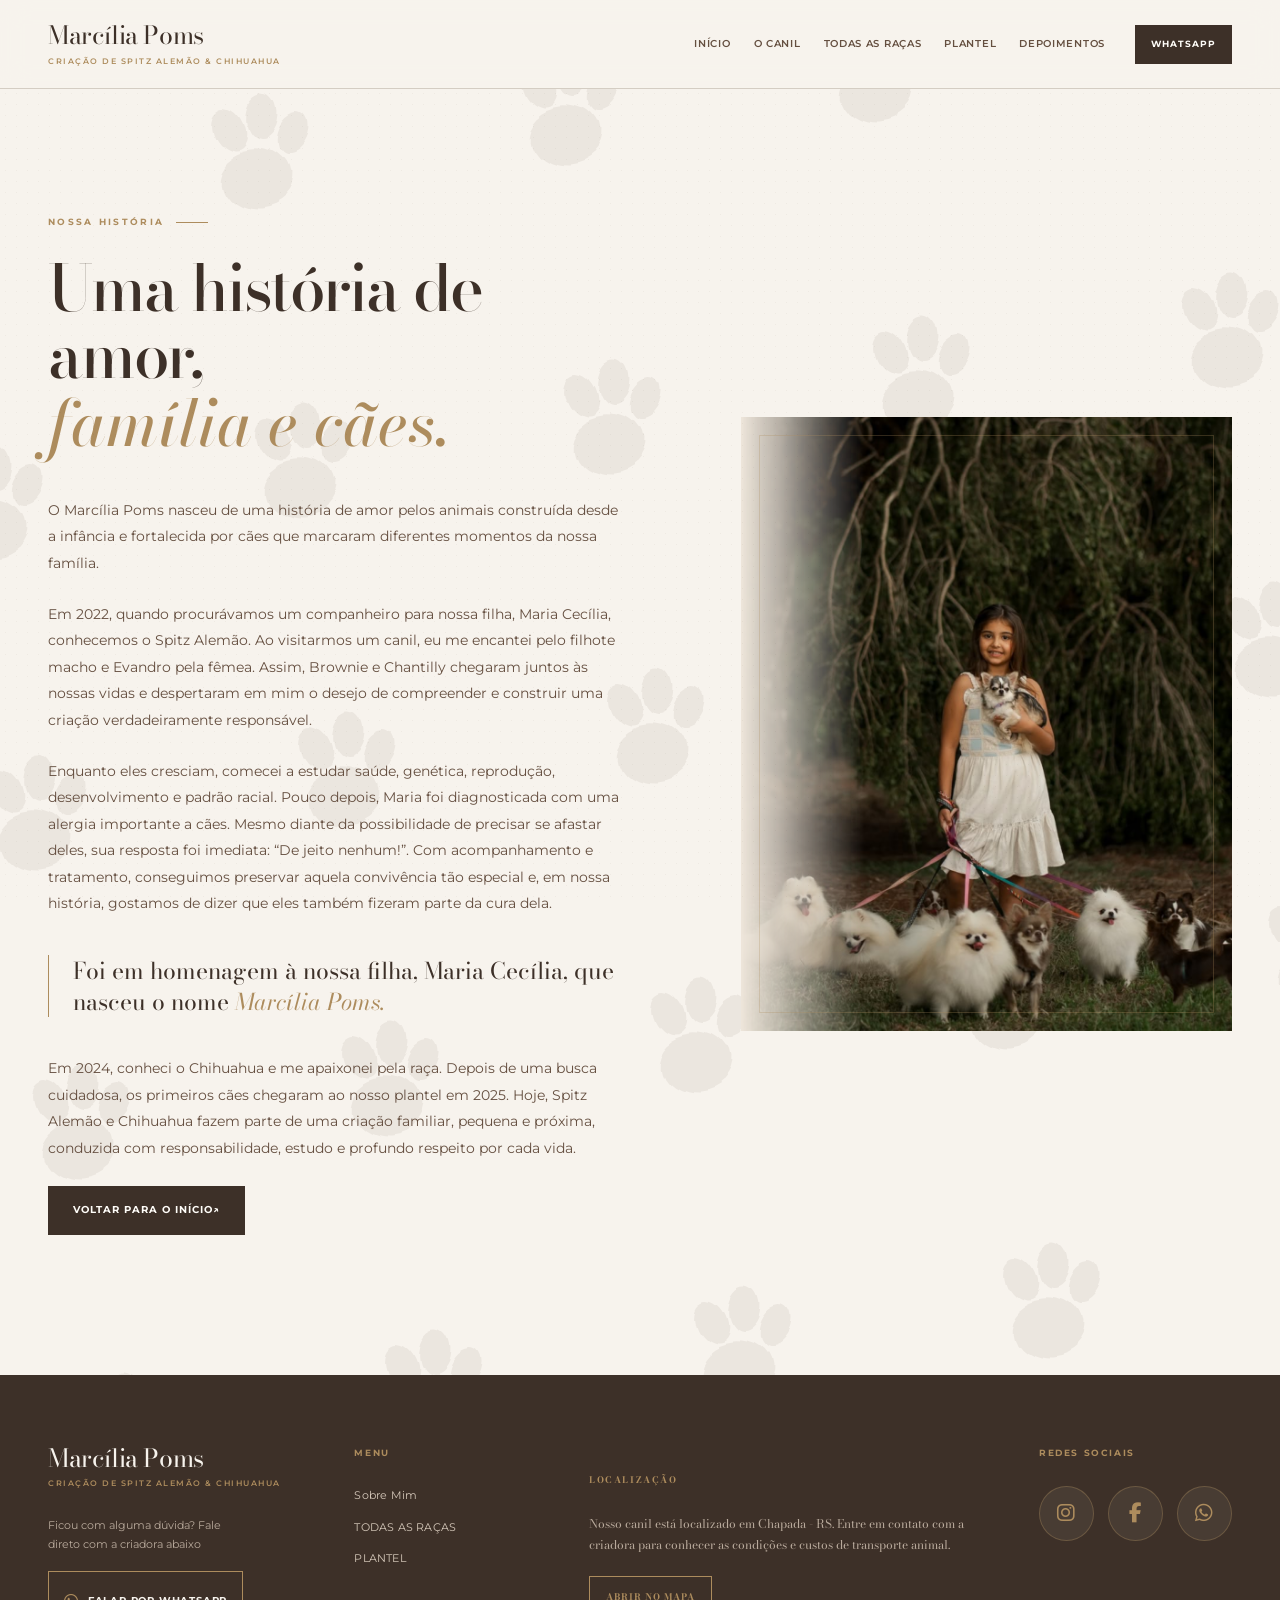
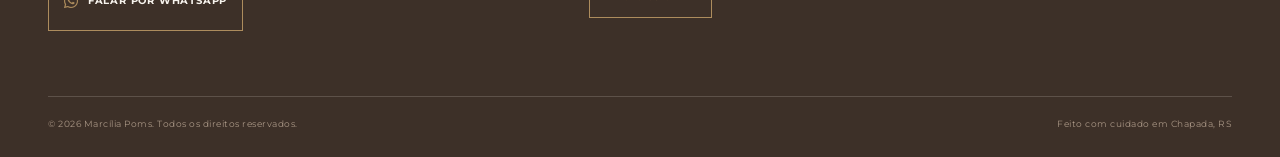
==== commit 8b02bb01: "feat: atualiza site Marcília Poms" ====
--- a/historia.html
+++ b/historia.html
@@ -248,30 +248,11 @@
             <!-- MENU -->
 
             <div class="footer-menu">
-
-                <h3>MENU</h3>
-
-                <a href="index.html#inicio">
-                    INÍCIO
-                </a>
-
-                <a href="index.html#canil">
-                    O CANIL
-                </a>
-
-                <a href="index.html#racas">
-                    TODAS AS RAÇAS
-                </a>
-
-                <a href="plantel.html">
-                    PLANTEL
-                </a>
-
-                <a href="index.html#depoimentos">
-                    DEPOIMENTOS
-                </a>
-
-            </div>
+            <h3>MENU</h3>
+            <a href="#Sobre Mim">Sobre Mim</a>
+            <a href="#racas">TODAS AS RAÇAS</a>
+            <a href="plantel.html">PLANTEL</a>
+        </div>
 
 
             <!-- LOCALIZAÇÃO -->
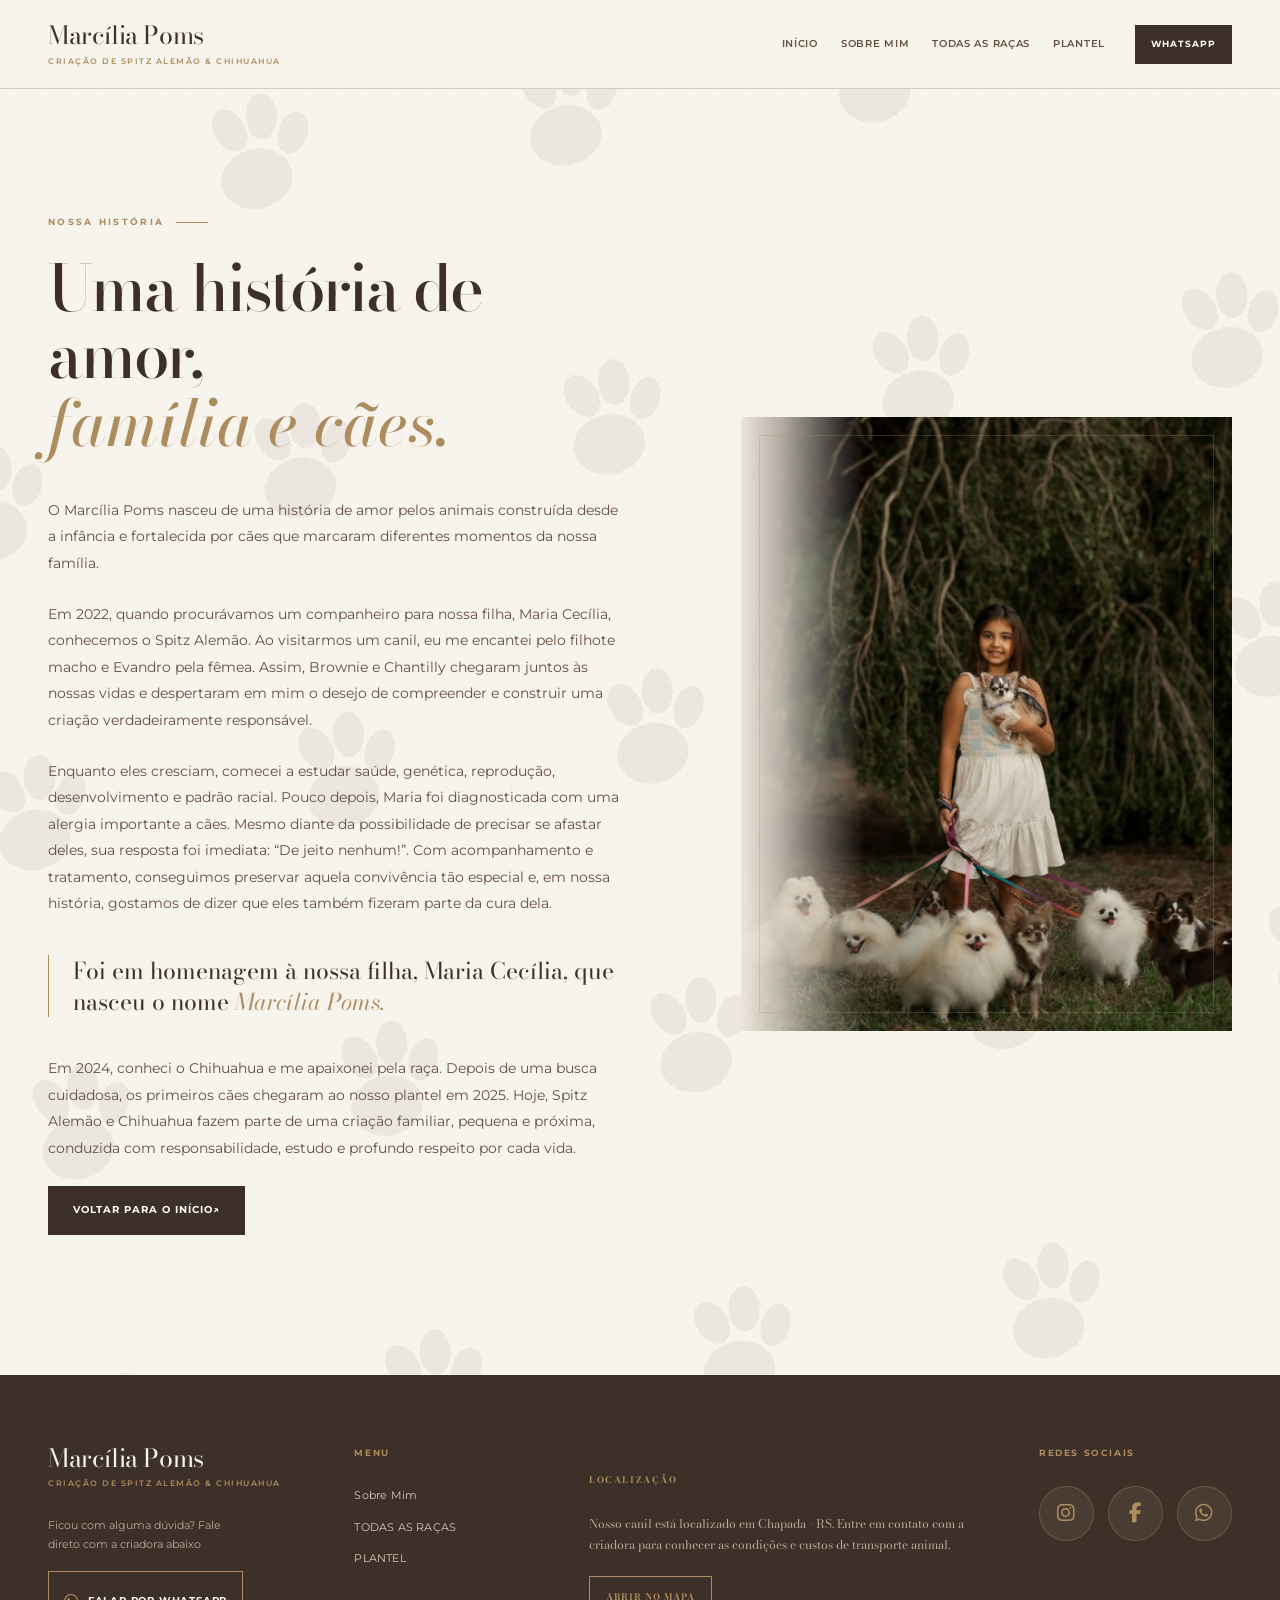
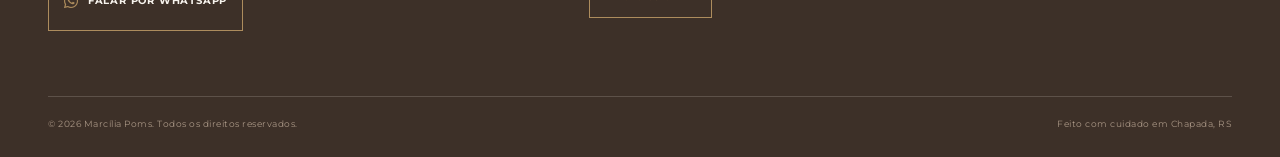
==== commit 13b0076d: "feat: atualiza foto" ====
--- a/historia.html
+++ b/historia.html
@@ -60,28 +60,23 @@
                     Início
                 </a>
 
-                <a href="index.html#canil">
-                    O Canil
-                </a>
-
-                <a href="index.html#racas">
+                <a href="index.html#Sobre Mim">
+                    Sobre Mim
+                </a>
+
+                <a href="index.html#nossotrabalho">
                     Todas as Raças
                 </a>
 
                 <a href="plantel.html">
                     Plantel
                 </a>
-
-                <a href="index.html#depoimentos">
-                    Depoimentos
-                </a>
-
             </nav>
 
 
             <a
                 class="button button-whatsapp button-small"
-                href="https://wa.me/555996183614"
+                href="https://wa.me/+5555996183614"
                 target="_blank"
                 rel="noopener"
             >
@@ -234,7 +229,7 @@
 
                 <a
                     class="footer-whatsapp-btn"
-                    href="https://wa.me/555996183614"
+                    href="https://wa.me/+5555996183614"
                     target="_blank"
                     rel="noopener"
                 >
@@ -308,7 +303,7 @@
 
 
                     <a
-                        href="https://wa.me/555996183614"
+                        href="https://wa.me/+5555996183614"
                         target="_blank"
                         rel="noopener"
                         aria-label="WhatsApp"
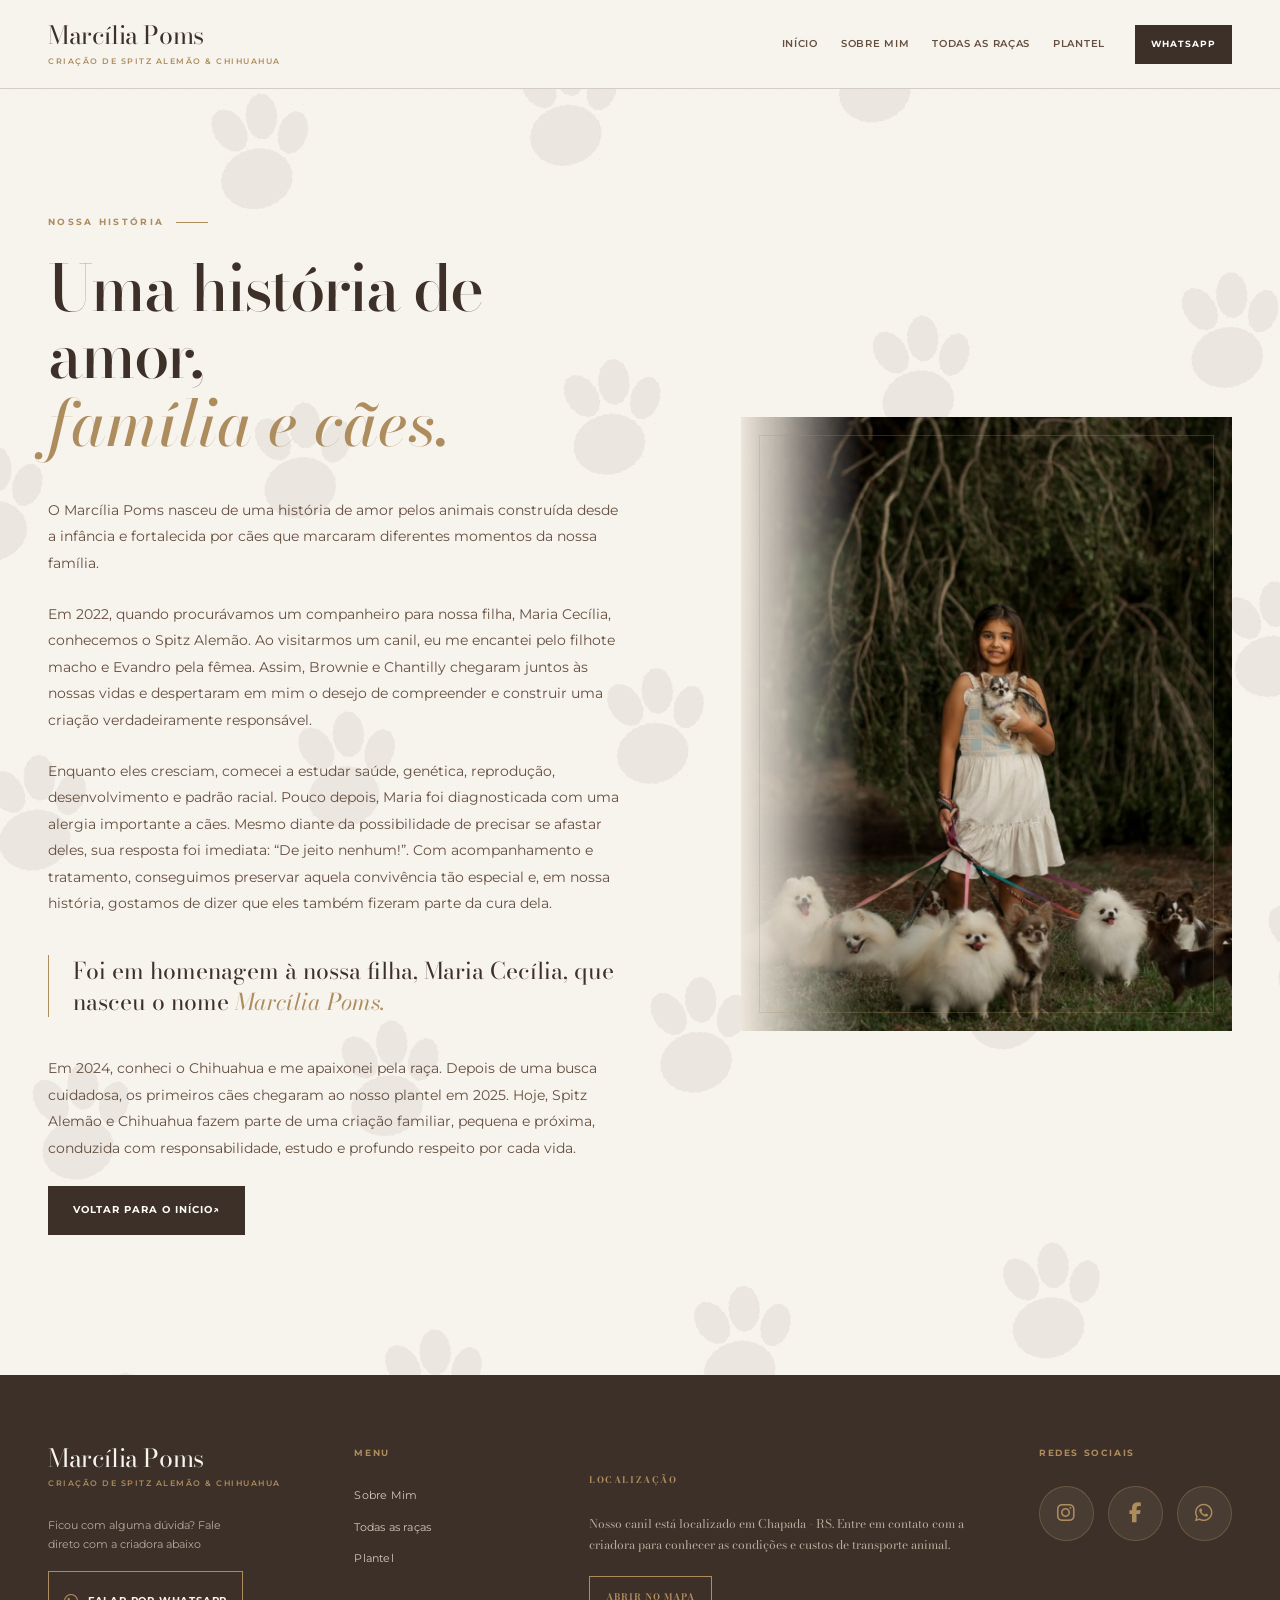
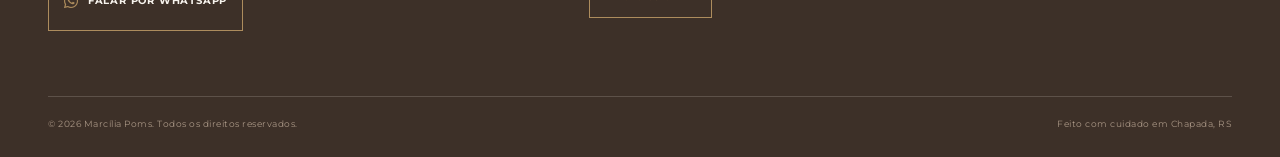
==== commit 1c4e84ed: "feat: paginas" ====
--- a/historia.html
+++ b/historia.html
@@ -240,13 +240,12 @@
             </div>
 
 
-            <!-- MENU -->
-
-            <div class="footer-menu">
+<!-- MENU -->
+        <div class="footer-menu">
             <h3>MENU</h3>
-            <a href="#Sobre Mim">Sobre Mim</a>
-            <a href="#racas">TODAS AS RAÇAS</a>
-            <a href="plantel.html">PLANTEL</a>
+            <a href="index.html#Sobre Mim">Sobre Mim</a>
+            <a href="index.html#nossotrabalho">Todas as raças</a>
+            <a href="index.html#plantel.html">Plantel</a>
         </div>
 
 
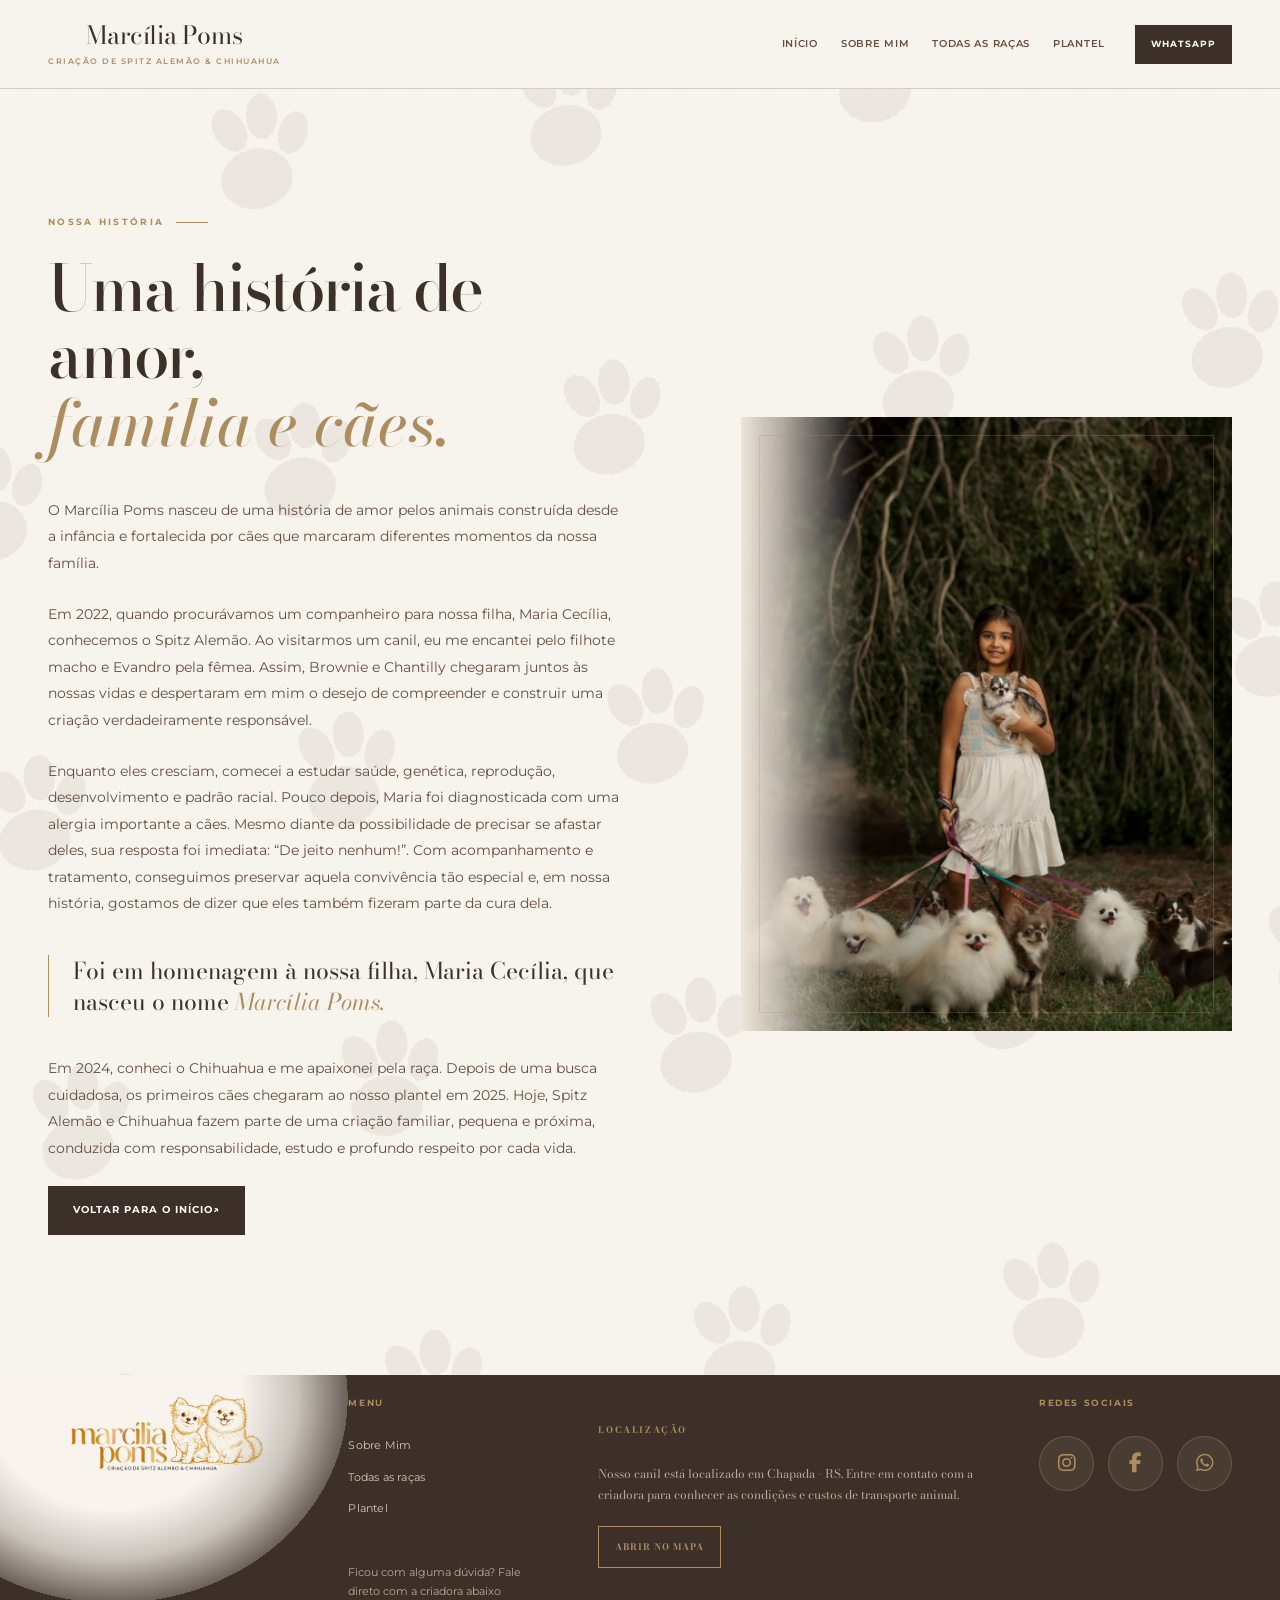
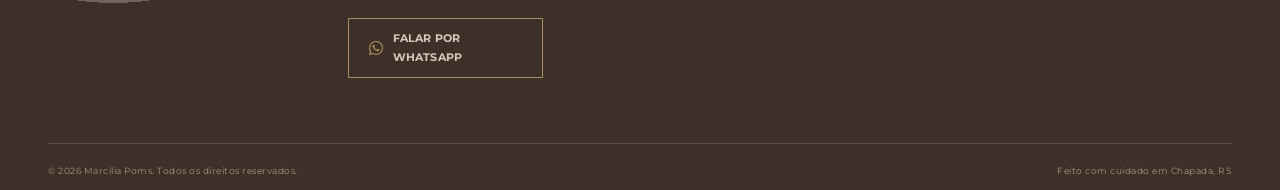
==== commit 0d302d73: "footer" ====
--- a/historia.html
+++ b/historia.html
@@ -200,139 +200,119 @@
     ====================================================== -->
 
     <footer class="site-footer">
-
-        <div class="footer-container">
-
-
-            <!-- MARCA -->
-
-            <div class="footer-brand-area">
-
-                <a class="footer-brand" href="index.html">
-
-                    <span class="brand-name">
-                        Marcília Poms
-                    </span>
-
-                    <span class="brand-subtitle">
-                        Criação de Spitz Alemão & Chihuahua
-                    </span>
-
-                </a>
-
-
-                <p class="footer-location-small">
-                    Ficou com alguma dúvida? Fale<br>
-                    direto com a criadora abaixo
-                </p>
-
+    <div class="footer-container">
+
+        <!-- MARCA -->
+        <div class="footer-brand-area">
+
+    <a class="footer-brand" href="#inicio">
+        <img
+            src="assets/logo.png"
+            alt="Marcília Poms — Criação de Spitz Alemão e Chihuahua"
+        >
+    </a>
+
+</div>
+
+
+        <!-- MENU -->
+        <div class="footer-menu">
+
+    <h3>MENU</h3>
+
+    <a href="#Sobre Mim">Sobre Mim</a>
+    <a href="#nossotrabalho">Todas as raças</a>
+    <a href="plantel.html">Plantel</a>
+
+
+    <div class="footer-contact">
+
+        <p>
+            Ficou com alguma dúvida? Fale<br>
+            direto com a criadora abaixo
+        </p>
+
+        <a
+            class="footer-whatsapp-btn"
+            href="https://wa.me/+5555996183614"
+            target="_blank"
+            rel="noopener"
+        >
+            <i class="fa-brands fa-whatsapp"></i>
+            <span>Falar por Whatsapp</span>
+        </a>
+
+    </div>
+
+</div>
+
+
+        <!-- LOCALIZAÇÃO -->
+        <div class="footer-location">
+            <h3>LOCALIZAÇÃO</h3>
+
+            <p>
+                Nosso canil está localizado em Chapada - RS.
+                Entre em contato com a criadora para conhecer
+                as condições e custos de transporte animal.
+            </p>
+
+            <a
+                class="footer-map-btn"
+                href="https://www.google.com/maps/search/?api=1&query=Chapada%2C%20RS"
+                target="_blank"
+                rel="noopener"
+            >
+                ABRIR NO MAPA
+            </a>
+        </div>
+
+
+        <!-- REDES SOCIAIS -->
+        <div class="footer-social">
+            <h3>REDES SOCIAIS</h3>
+
+            <div class="social-icons">
 
                 <a
-                    class="footer-whatsapp-btn"
+                    href="https://www.instagram.com/marciliapoms?stkn=ZG9tbGJxdjBiZmhl"
+                    target="_blank"
+                    rel="noopener"
+                    aria-label="Instagram"
+                >
+                    <i class="fa-brands fa-instagram"></i>
+                </a>
+
+                <a
+                    href="https://www.facebook.com/share/1F69dQd8Yt/?mibextid=wwXIfr"
+                    target="_blank"
+                    rel="noopener"
+                    aria-label="Facebook"
+                >
+                    <i class="fa-brands fa-facebook-f"></i>
+                </a>
+
+                <a
                     href="https://wa.me/+5555996183614"
                     target="_blank"
                     rel="noopener"
+                    aria-label="WhatsApp"
                 >
                     <i class="fa-brands fa-whatsapp"></i>
-                    <span>Falar por Whatsapp</span>
                 </a>
 
             </div>
-
-
-<!-- MENU -->
-        <div class="footer-menu">
-            <h3>MENU</h3>
-            <a href="index.html#Sobre Mim">Sobre Mim</a>
-            <a href="index.html#nossotrabalho">Todas as raças</a>
-            <a href="index.html#plantel.html">Plantel</a>
         </div>
 
-
-            <!-- LOCALIZAÇÃO -->
-
-            <div class="footer-location">
-
-                <h3>LOCALIZAÇÃO</h3>
-
-                <p>
-                    Nosso canil está localizado em Chapada - RS.
-                    Entre em contato com a criadora para conhecer
-                    as condições e custos de transporte animal.
-                </p>
-
-                <a
-                    class="footer-map-btn"
-                    href="https://www.google.com/maps/search/?api=1&query=Chapada%2C%20RS"
-                    target="_blank"
-                    rel="noopener"
-                >
-                    ABRIR NO MAPA
-                </a>
-
-            </div>
-
-
-            <!-- REDES SOCIAIS -->
-
-            <div class="footer-social">
-
-                <h3>REDES SOCIAIS</h3>
-
-                <div class="social-icons">
-
-                    <a
-                        href="https://www.instagram.com/marciliapoms?stkn=ZG9tbGJxdjBiZmhl"
-                        target="_blank"
-                        rel="noopener"
-                        aria-label="Instagram"
-                    >
-                        <i class="fa-brands fa-instagram"></i>
-                    </a>
-
-
-                    <a
-                        href="https://www.facebook.com/share/1F69dQd8Yt/?mibextid=wwXIfr"
-                        target="_blank"
-                        rel="noopener"
-                        aria-label="Facebook"
-                    >
-                        <i class="fa-brands fa-facebook-f"></i>
-                    </a>
-
-
-                    <a
-                        href="https://wa.me/+5555996183614"
-                        target="_blank"
-                        rel="noopener"
-                        aria-label="WhatsApp"
-                    >
-                        <i class="fa-brands fa-whatsapp"></i>
-                    </a>
-
-                </div>
-
-            </div>
-
-        </div>
-
-
-        <!-- COPYRIGHT -->
-
-        <div class="footer-bottom">
-
-            <span>
-                © 2026 Marcília Poms. Todos os direitos reservados.
-            </span>
-
-            <span>
-                Feito com cuidado em Chapada, RS
-            </span>
-
-        </div>
-
-    </footer>
-
+    </div>
+
+
+    <!-- COPYRIGHT -->
+    <div class="footer-bottom">
+        <span>© 2026 Marcília Poms. Todos os direitos reservados.</span>
+        <span>Feito com cuidado em Chapada, RS</span>
+    </div>
+</footer>
 
     <!-- =====================================================
          SCRIPT
--- a/style.css
+++ b/style.css
@@ -255,8 +255,129 @@
 .kennel-empty h3 { margin: 18px 0 4px; font-family: var(--serif); font-size: 28px; font-weight: 500; }
 .kennel-empty p { max-width: 460px; margin: 0 0 19px; color: var(--brown); }
 .kennel-card.is-hidden { display: none; }
-.kennel-card { background: var(--white); }
-.kennel-card .image-frame { height: 350px; }
+.kennel-grid {
+    display: grid;
+    grid-template-columns: repeat(3, 1fr);
+    gap: 20px;
+}
+
+.kennel-empty {
+    grid-column: 1 / -1;
+    min-height: 300px;
+    display: flex;
+    flex-direction: column;
+    align-items: center;
+    justify-content: center;
+    padding: 50px;
+    border: 1px dashed var(--gold);
+    text-align: center;
+}
+
+.empty-mark {
+    color: var(--gold);
+    font-size: 28px;
+}
+
+.kennel-empty h3 {
+    margin: 18px 0 4px;
+    font-family: var(--serif);
+    font-size: 28px;
+    font-weight: 500;
+}
+
+.kennel-empty p {
+    max-width: 460px;
+    margin: 0 0 19px;
+    color: var(--brown);
+}
+
+.kennel-card.is-hidden {
+    display: none;
+}
+
+.kennel-card {
+    background: var(--white);
+}
+
+/* ÁREA DO CARROSSEL */
+.kennel-card .image-frame {
+    position: relative;
+    width: 100%;
+    height: 350px;
+    overflow: hidden;
+    background: var(--paper);
+}
+
+/* CADA FOTO */
+.kennel-carousel {
+    position: relative;
+    width: 100%;
+    height: 100%;
+    overflow: hidden;
+}
+
+.kennel-slide {
+    position: absolute;
+    inset: 0;
+    width: 100%;
+    height: 100%;
+    opacity: 0;
+    visibility: hidden;
+    transition: opacity 1s ease;
+}
+
+.kennel-slide.active {
+    opacity: 1;
+    visibility: visible;
+    z-index: 2;
+}
+
+/* FOTO INTEIRA — NÃO CORTA */
+.kennel-slide img {
+    width: 100%;
+    height: 100%;
+    display: block;
+    object-fit: contain !important;
+    object-position: center;
+    opacity: 1 !important;
+}
+
+/* NOME DO CACHORRO */
+.kennel-photo-name {
+    position: absolute;
+    left: 16px;
+    bottom: 16px;
+    z-index: 5;
+    padding: 7px 12px;
+    color: var(--white);
+    background: rgba(43, 34, 29, 0.72);
+    font-family: var(--serif);
+    font-size: 17px;
+}
+
+/* INFORMAÇÕES DO CARD */
+.kennel-info {
+    padding: 18px 21px 22px;
+}
+
+.kennel-info h3 {
+    margin: 0;
+    font-family: var(--serif);
+    font-size: 22px;
+    font-weight: 500;
+}
+
+.kennel-info p {
+    margin: 2px 0 0;
+    color: var(--brown);
+    font-size: 10px;
+    text-transform: uppercase;
+    letter-spacing: .7px;
+}
+
+.kennel-info p span {
+    color: var(--gold);
+}
 .kennel-info { padding: 18px 21px 22px; }
 .kennel-info h3 { margin: 0; font-family: var(--serif); font-size: 22px; font-weight: 500; }
 .kennel-info p { margin: 2px 0 0; color: var(--brown); font-size: 10px; text-transform: uppercase; letter-spacing: .7px; }
@@ -331,11 +452,72 @@
    ========================================================= */
 
 .site-footer {
-    padding: 70px 0 25px;
+    position: relative;
+    overflow: hidden;
+
+    padding: 20px 0 10px;
+
     color: #d6c9bb;
+
     background: var(--brown-deep);
 }
-
+.site-footer::before {
+    content: "";
+
+    position: absolute;
+
+    top: 0;
+    left: -80px;
+
+    width: 430px;
+    height: 230px;
+
+    background: radial-gradient(
+        ellipse at 45% 10%,
+        #f8f4ed 0%,
+        #f8f4ed 38%,
+        rgba(248, 244, 237, 0.75) 55%,
+        rgba(248, 244, 237, 0.25) 70%,
+        transparent 70%
+    );
+
+    pointer-events: none;
+
+    z-index: 0;
+}
+.site-footer .footer-container,
+.site-footer .footer-bottom {
+    position: relative;
+    z-index: 1;
+}
+@media (max-width: 700px) {
+
+    .site-footer::before {
+        content: "";
+
+        position: absolute;
+
+        top: -20px;
+  left: -105px;
+
+width: 480px;
+height: 310px;
+
+        background: radial-gradient(
+            ellipse 42% 45% at 48% 35%,
+            #f8f4ed 0%,
+            #f8f4ed 35%,
+            rgba(248, 244, 237, 0.65) 50%,
+            rgba(248, 244, 237, 0.25) 62%,
+            rgba(248, 244, 237, 0.08) 72%,
+            transparent 82%
+        );
+
+        pointer-events: none;
+        z-index: 0;
+    }
+
+}
 
 /* =========================================================
    ESTRUTURA PRINCIPAL
@@ -1670,3 +1852,2910 @@
     }
 
 }
+/* =========================================================
+   MURAL MARCÍLIA POMS
+========================================================= */
+
+.mp-mural {
+  width: 100%;
+  box-sizing: border-box;
+  padding: 110px 30px;
+  background: #f7f3ed;
+  overflow: hidden;
+}
+
+.mp-mural *,
+.mp-mural *::before,
+.mp-mural *::after {
+  box-sizing: border-box;
+}
+
+
+/* CABEÇALHO */
+
+.mp-mural-header {
+  max-width: 700px;
+  margin: 0 auto 65px;
+  text-align: center;
+}
+
+.mp-mural-header > span {
+  display: block;
+  margin-bottom: 18px;
+
+  font-family: "Inter", sans-serif;
+  font-size: 10px;
+  font-weight: 600;
+  letter-spacing: 0.25em;
+
+  color: #ad8c5d;
+}
+
+.mp-mural-header h2 {
+  margin: 0;
+
+  font-family: "Bodoni Moda", Georgia, serif;
+  font-size: clamp(42px, 5vw, 70px);
+  line-height: 1;
+
+  font-weight: 400;
+
+  color: #3d3028;
+}
+
+.mp-mural-header h2 em {
+  font-style: italic;
+  color: #654f40;
+}
+
+.mp-mural-header p {
+  max-width: 580px;
+  margin: 25px auto 0;
+
+  font-family: "Inter", Arial, sans-serif;
+  font-size: 15px;
+  line-height: 1.8;
+
+  color: #75675d;
+}
+
+
+/* =========================================================
+   GRID
+========================================================= */
+
+.mp-mural-grid {
+  width: min(1250px, 100%);
+  margin: 0 auto;
+
+  display: grid;
+
+  grid-template-columns: repeat(12, 1fr);
+
+  grid-auto-rows: 100px;
+
+  gap: 18px;
+}
+
+
+/* =========================================================
+   FOTOS
+========================================================= */
+
+.mp-foto {
+  position: relative;
+
+  min-width: 0;
+  min-height: 0;
+
+  padding: 8px;
+
+  background: #fffdf9;
+
+  box-shadow:
+    0 12px 28px rgba(61, 48, 40, 0.10);
+
+  transition:
+    transform .4s ease,
+    box-shadow .4s ease;
+
+  z-index: 1;
+}
+
+.mp-foto img {
+  display: block;
+
+  width: 100%;
+  height: 100%;
+
+  object-fit: cover;
+  object-position: center;
+
+  transition: transform .4s ease;
+}
+
+.mp-foto:hover {
+  z-index: 20;
+
+  transform:
+    translateY(-8px)
+    rotate(0deg)
+    scale(1.03);
+
+  box-shadow:
+    0 25px 50px rgba(61, 48, 40, 0.18);
+}
+
+.mp-foto:hover img {
+  transform: scale(1.03);
+}
+
+
+/* =========================================================
+   POSIÇÕES
+========================================================= */
+
+.mp-foto-1 {
+  grid-column: 1 / 3;
+  grid-row: 1 / 4;
+  transform: rotate(-1.5deg);
+}
+
+.mp-foto-2 {
+  grid-column: 3 / 6;
+  grid-row: 1 / 4;
+  transform: rotate(.7deg);
+}
+
+.mp-foto-3 {
+  grid-column: 6 / 9;
+  grid-row: 1 / 5;
+  transform: rotate(-.8deg);
+}
+
+.mp-foto-4 {
+  grid-column: 9 / 11;
+  grid-row: 1 / 4;
+  transform: rotate(1.2deg);
+}
+
+.mp-foto-5 {
+  grid-column: 11 / 13;
+  grid-row: 1 / 4;
+  transform: rotate(-.7deg);
+}
+
+
+.mp-foto-6 {
+  grid-column: 1 / 4;
+  grid-row: 4 / 7;
+  transform: rotate(.8deg);
+}
+
+.mp-foto-7 {
+  grid-column: 4 / 7;
+  grid-row: 4 / 7;
+  transform: rotate(-1deg);
+}
+
+.mp-foto-8 {
+  grid-column: 7 / 10;
+  grid-row: 5 / 8;
+  transform: rotate(1deg);
+}
+
+.mp-foto-9 {
+  grid-column: 10 / 13;
+  grid-row: 4 / 7;
+  transform: rotate(-.8deg);
+}
+
+
+.mp-foto-10 {
+  grid-column: 1 / 3;
+  grid-row: 7 / 10;
+  transform: rotate(-1deg);
+}
+
+.mp-foto-11 {
+  grid-column: 3 / 6;
+  grid-row: 7 / 10;
+  transform: rotate(.8deg);
+}
+
+.mp-foto-12 {
+  grid-column: 6 / 9;
+  grid-row: 8 / 11;
+  transform: rotate(-.7deg);
+}
+
+.mp-foto-13 {
+  grid-column: 9 / 11;
+  grid-row: 7 / 10;
+  transform: rotate(1.2deg);
+}
+
+.mp-foto-14 {
+  grid-column: 11 / 13;
+  grid-row: 7 / 10;
+  transform: rotate(-1deg);
+}
+
+
+/* =========================================================
+   FRASE
+========================================================= */
+
+.mp-mural-frase {
+  display: flex;
+  align-items: center;
+  justify-content: center;
+
+  gap: 25px;
+
+  margin-top: 65px;
+}
+
+.mp-mural-frase span {
+  width: 55px;
+  height: 1px;
+
+  background: #ad8c5d;
+}
+
+.mp-mural-frase p {
+  margin: 0;
+
+  font-family: "Bodoni Moda", Georgia, serif;
+  font-size: 17px;
+
+  color: #654f40;
+}
+
+.mp-mural-frase em {
+  color: #ad8c5d;
+}
+
+
+/* =========================================================
+   TABLET
+========================================================= */
+
+@media (max-width: 900px) {
+
+  .mp-mural {
+    padding: 90px 20px;
+  }
+
+  .mp-mural-grid {
+    grid-template-columns: repeat(6, 1fr);
+    grid-auto-rows: 110px;
+    gap: 14px;
+  }
+
+  .mp-foto-1 {
+    grid-column: 1 / 3;
+    grid-row: 1 / 4;
+  }
+
+  .mp-foto-2 {
+    grid-column: 3 / 5;
+    grid-row: 1 / 4;
+  }
+
+  .mp-foto-3 {
+    grid-column: 5 / 7;
+    grid-row: 1 / 4;
+  }
+
+  .mp-foto-4 {
+    grid-column: 1 / 3;
+    grid-row: 4 / 7;
+  }
+
+  .mp-foto-5 {
+    grid-column: 3 / 5;
+    grid-row: 4 / 7;
+  }
+
+  .mp-foto-6 {
+    grid-column: 5 / 7;
+    grid-row: 4 / 7;
+  }
+
+  .mp-foto-7 {
+    grid-column: 1 / 4;
+    grid-row: 7 / 10;
+  }
+
+  .mp-foto-8 {
+    grid-column: 4 / 7;
+    grid-row: 7 / 10;
+  }
+
+  .mp-foto-9 {
+    grid-column: 1 / 3;
+    grid-row: 10 / 13;
+  }
+
+  .mp-foto-10 {
+    grid-column: 3 / 5;
+    grid-row: 10 / 13;
+  }
+
+  .mp-foto-11 {
+    grid-column: 5 / 7;
+    grid-row: 10 / 13;
+  }
+
+  .mp-foto-12 {
+    grid-column: 1 / 3;
+    grid-row: 13 / 16;
+  }
+
+  .mp-foto-13 {
+    grid-column: 3 / 5;
+    grid-row: 13 / 16;
+  }
+
+  .mp-foto-14 {
+    grid-column: 5 / 7;
+    grid-row: 13 / 16;
+  }
+}
+
+
+/* =========================================================
+   CELULAR
+========================================================= */
+
+@media (max-width: 600px) {
+
+  .mp-mural {
+    padding: 75px 15px;
+  }
+
+  .mp-mural-header {
+    margin-bottom: 40px;
+  }
+
+  .mp-mural-header h2 {
+    font-size: 42px;
+  }
+
+  .mp-mural-header p {
+    font-size: 13px;
+  }
+
+  .mp-mural-grid {
+    grid-template-columns: repeat(2, 1fr);
+
+    grid-auto-rows: 150px;
+
+    gap: 12px;
+  }
+
+  .mp-foto-1,
+  .mp-foto-2,
+  .mp-foto-3,
+  .mp-foto-4,
+  .mp-foto-5,
+  .mp-foto-6,
+  .mp-foto-7,
+  .mp-foto-8,
+  .mp-foto-9,
+  .mp-foto-10,
+  .mp-foto-11,
+  .mp-foto-12,
+  .mp-foto-13,
+  .mp-foto-14 {
+    grid-column: auto;
+    grid-row: auto;
+
+    transform: rotate(0);
+  }
+
+  .mp-foto-3,
+  .mp-foto-8 {
+    grid-row: span 2;
+  }
+
+  .mp-foto {
+    padding: 5px;
+  }
+
+  .mp-mural-frase {
+    flex-direction: column;
+    gap: 15px;
+
+    margin-top: 45px;
+  }
+
+  .mp-mural-frase p {
+    text-align: center;
+    font-size: 16px;
+  }
+
+}
+/* =========================================================
+   AVALIAÇÕES — MARCÍLIA POMS
+========================================================= */
+
+.mp-avaliacoes {
+  position: relative;
+
+  width: 100%;
+
+  padding: 120px 25px 110px;
+
+  background: #f7f3ed;
+
+  overflow: hidden;
+}
+
+
+/* =========================================================
+   CABEÇALHO
+========================================================= */
+
+.mp-avaliacoes-header {
+  max-width: 720px;
+
+  margin: 0 auto 70px;
+
+  text-align: center;
+}
+
+.mp-avaliacoes-overline {
+  display: block;
+
+  margin-bottom: 18px;
+
+  font-family: "Inter", Arial, sans-serif;
+
+  font-size: 10px;
+
+  font-weight: 600;
+
+  letter-spacing: .26em;
+
+  color: #ad8c5d;
+}
+
+.mp-avaliacoes-header h2 {
+  margin: 0;
+
+  font-family: "Bodoni Moda", Georgia, serif;
+
+  font-size: clamp(42px, 5vw, 70px);
+
+  line-height: .98;
+
+  font-weight: 400;
+
+  letter-spacing: -.035em;
+
+  color: #3d3028;
+}
+
+.mp-avaliacoes-header h2 em {
+  color: #654f40;
+
+  font-style: italic;
+}
+
+.mp-avaliacoes-header p {
+  max-width: 570px;
+
+  margin: 25px auto 0;
+
+  font-family: "Inter", Arial, sans-serif;
+
+  font-size: 15px;
+
+  line-height: 1.8;
+
+  color: #75675d;
+}
+
+
+/* =========================================================
+   MURAL
+========================================================= */
+
+.mp-avaliacoes-mural {
+
+  width: min(1150px, 100%);
+
+  margin: 0 auto;
+
+  display: grid;
+
+  grid-template-columns: repeat(12, 1fr);
+
+  gap: 28px;
+
+  align-items: center;
+}
+
+
+/* =========================================================
+   CARDS
+========================================================= */
+
+.mp-avaliacao-card {
+
+  position: relative;
+
+  display: flex;
+
+  align-items: center;
+  justify-content: center;
+
+  min-width: 0;
+
+  padding: 12px;
+
+  border: 0;
+
+  background: #fffdf9;
+
+  box-shadow:
+    0 12px 30px rgba(61, 48, 40, .10);
+
+  cursor: pointer;
+
+  transition:
+    transform .45s ease,
+    box-shadow .45s ease;
+
+  appearance: none;
+
+  -webkit-appearance: none;
+}
+
+.mp-avaliacao-card img {
+
+  display: block;
+
+  width: 100%;
+
+  height: auto;
+
+  /*
+    IMPORTANTE:
+    não usamos object-fit: cover.
+    Assim o print inteiro permanece visível.
+  */
+
+  object-fit: contain;
+
+  background: #fff;
+
+  transition: transform .45s ease;
+}
+
+
+.mp-avaliacao-card:hover {
+
+  z-index: 20;
+
+  transform:
+    translateY(-10px)
+    rotate(0deg)
+    scale(1.025);
+
+  box-shadow:
+    0 25px 55px rgba(61, 48, 40, .18);
+}
+
+
+/* =========================================================
+   POSIÇÕES
+========================================================= */
+
+/* PRINT 1 */
+
+.mp-avaliacao-card.card-1 {
+
+  grid-column: 1 / 4;
+
+  transform: rotate(-2deg);
+}
+
+
+/* PRINT 2 */
+
+.mp-avaliacao-card.card-2 {
+
+  grid-column: 4 / 7;
+
+  transform: rotate(1.3deg);
+}
+
+
+/* PRINT 3 */
+
+.mp-avaliacao-card.card-3 {
+
+  grid-column: 7 / 10;
+
+  transform: rotate(-1deg);
+}
+
+
+/* PRINT 4 */
+
+.mp-avaliacao-card.card-4 {
+
+  grid-column: 10 / 13;
+
+  transform: rotate(1.7deg);
+}
+
+
+/* PRINT 5 */
+
+.mp-avaliacao-card.card-5 {
+
+  grid-column: 2 / 5;
+
+  transform: rotate(1deg);
+}
+
+
+/* PRINT 6 */
+
+.mp-avaliacao-card.card-6 {
+
+  grid-column: 5 / 9;
+
+  transform: rotate(-1.4deg);
+}
+
+
+/* PRINT 7 */
+
+.mp-avaliacao-card.card-7 {
+
+  grid-column: 9 / 12;
+
+  transform: rotate(1.2deg);
+}
+
+
+/* =========================================================
+   DETALHE DOURADO
+========================================================= */
+
+.mp-avaliacao-card::after {
+
+  content: "";
+
+  position: absolute;
+
+  inset: 12px;
+
+  border: 1px solid rgba(173, 140, 93, .16);
+
+  pointer-events: none;
+
+  opacity: 0;
+
+  transition: opacity .3s ease;
+}
+
+.mp-avaliacao-card:hover::after {
+
+  opacity: 1;
+}
+
+
+/* =========================================================
+   FRASE FINAL
+========================================================= */
+
+.mp-avaliacoes-footer {
+
+  display: flex;
+
+  align-items: center;
+
+  justify-content: center;
+
+  gap: 25px;
+
+  margin-top: 75px;
+}
+
+.mp-avaliacoes-footer span {
+
+  width: 55px;
+
+  height: 1px;
+
+  background: #ad8c5d;
+
+  opacity: .65;
+}
+
+.mp-avaliacoes-footer p {
+
+  margin: 0;
+
+  font-family: "Bodoni Moda", Georgia, serif;
+
+  font-size: 17px;
+
+  color: #654f40;
+
+  text-align: center;
+}
+
+.mp-avaliacoes-footer em {
+
+  color: #ad8c5d;
+
+  font-style: italic;
+}
+
+
+/* =========================================================
+   LIGHTBOX
+========================================================= */
+
+.mp-avaliacao-lightbox {
+
+  position: fixed;
+
+  inset: 0;
+
+  z-index: 999999;
+
+  display: flex;
+
+  align-items: center;
+
+  justify-content: center;
+
+  padding: 35px;
+
+  background: rgba(39, 30, 24, .93);
+
+  opacity: 0;
+
+  visibility: hidden;
+
+  transition:
+    opacity .35s ease,
+    visibility .35s ease;
+}
+
+.mp-avaliacao-lightbox.active {
+
+  opacity: 1;
+
+  visibility: visible;
+}
+
+
+.mp-avaliacao-lightbox img {
+
+  display: block;
+
+  max-width: 90vw;
+
+  max-height: 88vh;
+
+  width: auto;
+
+  height: auto;
+
+  padding: 10px;
+
+  background: #fffdf9;
+
+  box-shadow:
+    0 30px 90px rgba(0, 0, 0, .4);
+
+  transform: scale(.94);
+
+  transition: transform .4s ease;
+}
+
+.mp-avaliacao-lightbox.active img {
+
+  transform: scale(1);
+}
+
+
+/* BOTÃO FECHAR */
+
+.mp-avaliacao-fechar {
+
+  position: absolute;
+
+  top: 25px;
+
+  right: 30px;
+
+  width: 46px;
+
+  height: 46px;
+
+  display: flex;
+
+  align-items: center;
+  justify-content: center;
+
+  border: 1px solid rgba(255,255,255,.35);
+
+  border-radius: 50%;
+
+  background: rgba(255,255,255,.08);
+
+  color: #fff;
+
+  font-size: 30px;
+
+  font-weight: 300;
+
+  line-height: 1;
+
+  cursor: pointer;
+
+  transition:
+    transform .3s ease,
+    background .3s ease;
+}
+
+.mp-avaliacao-fechar:hover {
+
+  transform: rotate(90deg);
+
+  background: rgba(255,255,255,.18);
+}
+
+
+/* =========================================================
+   TABLET
+========================================================= */
+
+@media (max-width: 900px) {
+
+  .mp-avaliacoes {
+
+    padding: 90px 20px;
+  }
+
+  .mp-avaliacoes-header {
+
+    margin-bottom: 50px;
+  }
+
+  .mp-avaliacoes-mural {
+
+    grid-template-columns: repeat(6, 1fr);
+
+    gap: 20px;
+  }
+
+  .mp-avaliacao-card.card-1 {
+
+    grid-column: 1 / 4;
+  }
+
+  .mp-avaliacao-card.card-2 {
+
+    grid-column: 4 / 7;
+  }
+
+  .mp-avaliacao-card.card-3 {
+
+    grid-column: 1 / 4;
+  }
+
+  .mp-avaliacao-card.card-4 {
+
+    grid-column: 4 / 7;
+  }
+
+  .mp-avaliacao-card.card-5 {
+
+    grid-column: 1 / 3;
+  }
+
+  .mp-avaliacao-card.card-6 {
+
+    grid-column: 3 / 5;
+  }
+
+  .mp-avaliacao-card.card-7 {
+
+    grid-column: 5 / 7;
+  }
+}
+
+
+/* =========================================================
+   CELULAR
+========================================================= */
+
+@media (max-width: 600px) {
+
+  .mp-avaliacoes {
+
+    padding: 75px 15px;
+  }
+
+  .mp-avaliacoes-header {
+
+    margin-bottom: 40px;
+  }
+
+  .mp-avaliacoes-header h2 {
+
+    font-size: 42px;
+  }
+
+  .mp-avaliacoes-header p {
+
+    font-size: 13px;
+
+    line-height: 1.7;
+  }
+
+
+  .mp-avaliacoes-mural {
+
+    display: grid;
+
+    grid-template-columns: 1fr;
+
+    gap: 25px;
+
+    width: min(420px, 100%);
+  }
+
+
+  /*
+    No celular cada print ocupa
+    sua própria linha.
+  */
+
+  .mp-avaliacao-card.card-1,
+  .mp-avaliacao-card.card-2,
+  .mp-avaliacao-card.card-3,
+  .mp-avaliacao-card.card-4,
+  .mp-avaliacao-card.card-5,
+  .mp-avaliacao-card.card-6,
+  .mp-avaliacao-card.card-7 {
+
+    grid-column: 1;
+
+    transform: rotate(0deg);
+
+    width: 100%;
+  }
+
+
+  .mp-avaliacao-card {
+
+    padding: 8px;
+  }
+
+
+  .mp-avaliacoes-footer {
+
+    flex-direction: column;
+
+    gap: 15px;
+
+    margin-top: 50px;
+  }
+
+  .mp-avaliacoes-footer p {
+
+    max-width: 280px;
+
+    font-size: 16px;
+
+    line-height: 1.5;
+  }
+
+  .mp-avaliacoes-footer span {
+
+    width: 40px;
+  }
+
+
+  .mp-avaliacao-lightbox {
+
+    padding: 15px;
+  }
+
+  .mp-avaliacao-lightbox img {
+
+    max-width: 94vw;
+
+    max-height: 82vh;
+
+    padding: 6px;
+  }
+
+  .mp-avaliacao-fechar {
+
+    top: 15px;
+
+    right: 15px;
+
+    width: 40px;
+
+    height: 40px;
+
+    font-size: 25px;
+  }
+}
+/* =========================================================
+   CORREÇÃO MOBILE — SEÇÃO CHEGADA
+========================================================= */
+
+@media (max-width: 700px) {
+
+    /* Evita qualquer conteúdo estourando a tela */
+    .arrival-section {
+        width: 100%;
+        overflow: hidden;
+    }
+
+    .arrival-section .container {
+        width: 100%;
+        max-width: 100%;
+        padding-left: 20px;
+        padding-right: 20px;
+        box-sizing: border-box;
+    }
+
+
+    /* ================================
+       CABEÇALHO
+    ================================= */
+
+    .arrival-header {
+        display: flex;
+        flex-direction: column;
+        gap: 22px;
+
+        width: 100%;
+        max-width: 100%;
+    }
+
+    .arrival-title {
+        width: 100%;
+        max-width: 100%;
+    }
+
+    .arrival-title h2 {
+        font-size: clamp(36px, 10vw, 48px);
+        line-height: 1.05;
+        margin: 0;
+    }
+
+    .arrival-intro {
+        width: 100%;
+        max-width: 100%;
+        margin: 0;
+    }
+
+
+    /* ================================
+       FOTO + CONTEÚDO
+    ================================= */
+
+    .arrival-layout {
+
+        display: flex !important;
+
+        flex-direction: column !important;
+
+        width: 100% !important;
+        max-width: 100% !important;
+
+        min-width: 0 !important;
+
+        gap: 45px;
+
+        margin: 0;
+    }
+
+
+    /* ================================
+       FOTO
+    ================================= */
+
+    .arrival-image {
+
+        width: 100% !important;
+
+        max-width: 100% !important;
+
+        min-width: 0 !important;
+
+        margin: 0;
+    }
+
+    .arrival-image img {
+
+        display: block;
+
+        width: 100% !important;
+
+        max-width: 100% !important;
+
+        height: auto;
+
+        object-fit: contain;
+    }
+
+
+    /* ================================
+       CONTEÚDO
+    ================================= */
+
+    .arrival-content {
+
+        width: 100% !important;
+
+        max-width: 100% !important;
+
+        min-width: 0 !important;
+
+        margin: 0 !important;
+
+        padding: 0 !important;
+    }
+
+
+    .arrival-small-title {
+
+        width: 100%;
+
+        margin-bottom: 30px;
+    }
+
+
+    /* ================================
+       BENEFÍCIOS
+    ================================= */
+
+    .arrival-benefits {
+
+        width: 100%;
+
+        display: flex;
+
+        flex-direction: column;
+
+        gap: 25px;
+    }
+
+    .arrival-benefit {
+
+        display: flex;
+
+        align-items: flex-start;
+
+        width: 100%;
+
+        min-width: 0;
+    }
+
+    .arrival-benefit > div {
+
+        min-width: 0;
+
+        flex: 1;
+    }
+
+    .arrival-benefit h3 {
+
+        margin-top: 0;
+
+        font-size: 17px;
+
+        line-height: 1.3;
+    }
+
+    .arrival-benefit p {
+
+        margin-bottom: 0;
+
+        font-size: 13px;
+
+        line-height: 1.65;
+    }
+
+
+    /* ================================
+       NÚMEROS
+    ================================= */
+
+    .arrival-number {
+
+        flex-shrink: 0;
+
+        width: 32px;
+
+        margin-right: 14px;
+    }
+
+
+    /* ================================
+       ALKC
+    ================================= */
+
+    .arrival-pedigree {
+
+        display: flex;
+
+        align-items: center;
+
+        width: 100%;
+
+        max-width: 100%;
+
+        min-width: 0;
+
+        margin-top: 35px;
+
+        gap: 15px;
+    }
+
+    .arrival-pedigree-logo {
+
+        flex-shrink: 0;
+
+        width: 75px;
+
+        height: 75px;
+    }
+
+    .arrival-pedigree-logo img {
+
+        display: block;
+
+        width: 100%;
+
+        height: 100%;
+
+        object-fit: contain;
+    }
+
+    .arrival-pedigree > div:last-child {
+
+        min-width: 0;
+
+        flex: 1;
+    }
+
+    .arrival-pedigree span {
+
+        display: block;
+
+        font-size: 13px;
+    }
+
+    .arrival-pedigree p {
+
+        margin: 5px 0 0;
+
+        font-size: 12px;
+
+        line-height: 1.5;
+    }
+}
+/* Proteção contra elementos largos no mobile */
+
+.arrival-section,
+.arrival-section .container,
+.arrival-layout,
+.arrival-header,
+.arrival-image,
+.arrival-content {
+    box-sizing: border-box;
+}
+
+.arrival-section img {
+    max-width: 100%;
+}
+/* =========================================================
+   LOGO — HEADER
+========================================================= */
+
+.brand {
+    display: flex;
+    align-items: center;
+    text-decoration: none;
+}
+
+.brand img {
+    display: block;
+    width: 210px;
+    height: auto;
+}
+
+
+/* =========================================================
+   LOGO — RODAPÉ
+========================================================= */
+
+.footer-brand {
+    display: inline-flex;
+    align-items: center;
+    text-decoration: none;
+}
+
+.footer-brand img {
+    display: block;
+    width: 230px;
+    height: auto;
+}
+
+
+/* =========================================================
+   MOBILE
+========================================================= */
+
+@media (max-width: 700px) {
+
+    .brand img {
+        width: 175px;
+    }
+
+    .footer-brand img {
+        width: 200px;
+    }
+
+}
+/* =========================================================
+   CONTATO JUNTO AO MENU
+========================================================= */
+
+.footer-contact {
+    margin-top: 32px;
+}
+
+.footer-contact p {
+    margin: 0 0 18px;
+
+    color: #b9aa9c;
+
+    font-size: 11px;
+    line-height: 1.7;
+}
+
+.footer-contact .footer-whatsapp-btn {
+    display: inline-flex;
+
+    width: auto;
+    min-width: 195px;
+    height: 48px;
+
+    margin: 0;
+    padding: 0 20px;
+
+    align-items: center;
+    justify-content: center;
+
+    box-sizing: border-box;
+}
+
+
+/* botão */
+
+.footer-contact .footer-whatsapp-btn {
+    margin: 0;
+}
+/* =========================================================
+   MOMENTO DA ENTREGA
+========================================================= */
+
+.arrival-delivery-note {
+    margin-top: 28px;
+    padding: 30px 32px;
+
+    background: #f8f4ed;
+    border-top: 1px solid rgba(101, 79, 64, 0.18);
+    border-bottom: 1px solid rgba(101, 79, 64, 0.18);
+
+    position: relative;
+}
+
+.arrival-delivery-label {
+    display: block;
+
+    margin-bottom: 10px;
+
+    font-size: 10px;
+    letter-spacing: 0.18em;
+    text-transform: uppercase;
+
+    color: #ad8c5d;
+}
+
+.arrival-delivery-note h3 {
+    margin: 0 0 14px;
+
+    font-family: "Bodoni Moda", serif;
+    font-size: 28px;
+    font-weight: 400;
+    line-height: 1.15;
+
+    color: #3d3028;
+}
+
+.arrival-delivery-note h3 em {
+    color: #ad8c5d;
+    font-style: italic;
+}
+
+.arrival-delivery-note p {
+    max-width: 620px;
+
+    margin: 0;
+
+    font-size: 13px;
+    line-height: 1.8;
+
+    color: #654f40;
+}
+
+.arrival-delivery-note strong {
+    color: #3d3028;
+    font-weight: 600;
+}
+
+.arrival-delivery-detail {
+    display: flex;
+    align-items: baseline;
+    gap: 10px;
+
+    margin-top: 22px;
+}
+
+.arrival-delivery-detail span {
+    font-family: "Bodoni Moda", serif;
+
+    font-size: 25px;
+
+    color: #ad8c5d;
+}
+
+.arrival-delivery-detail small {
+    font-size: 10px;
+    letter-spacing: 0.12em;
+    text-transform: uppercase;
+
+    color: #8b7868;
+}
+@media (max-width: 700px) {
+
+    .arrival-delivery-note {
+        margin-top: 22px;
+        padding: 25px 22px;
+    }
+
+    .arrival-delivery-note h3 {
+        font-size: 25px;
+    }
+
+    .arrival-delivery-note p {
+        font-size: 12px;
+        line-height: 1.75;
+    }
+
+}
+/* =========================================
+   CARROSSEL — EFEITO "FOTO VINDO DE TRÁS"
+========================================= */
+
+.breed-carousel {
+    position: relative !important;
+    width: 100% !important;
+    aspect-ratio: 4 / 5 !important;
+    overflow: hidden !important;
+    margin: 0 !important;
+    padding: 0 !important;
+    background: #f7f3ed;
+    perspective: 1000px;
+}
+
+/* Todas as fotos */
+.breed-carousel .breed-slide {
+    position: absolute !important;
+    inset: 0 !important;
+
+    width: 100% !important;
+    height: 100% !important;
+
+    margin: 0 !important;
+    padding: 0 !important;
+
+    display: block !important;
+
+    object-fit: cover !important;
+    object-position: center center !important;
+
+    opacity: 0;
+
+    /*
+      Estado inicial:
+      a foto está "atrás" e menor.
+    */
+    transform:
+        scale(0.88)
+        translateY(35px);
+
+    transform-origin: center center;
+
+    filter: brightness(0.92);
+
+    z-index: 1;
+
+    pointer-events: none;
+
+    /*
+      Movimento extremamente suave
+    */
+    transition:
+        opacity 1.4s cubic-bezier(0.22, 1, 0.36, 1),
+        transform 1.8s cubic-bezier(0.22, 1, 0.36, 1),
+        filter 1.8s ease;
+}
+
+
+/* =========================================
+   FOTO ATUAL
+========================================= */
+
+.breed-carousel .breed-slide.active {
+
+    opacity: 1;
+
+    transform:
+        scale(1)
+        translateY(0);
+
+    filter: brightness(1);
+
+    z-index: 3;
+}
+
+
+/* =========================================
+   FOTO SAINDO
+========================================= */
+
+.breed-carousel .breed-slide.leaving {
+
+    opacity: 0;
+
+    transform:
+        scale(1.04)
+        translateY(-12px);
+
+    filter: brightness(1.03);
+
+    z-index: 2;
+
+    transition:
+        opacity 1.5s cubic-bezier(0.4, 0, 1, 1),
+        transform 1.5s cubic-bezier(0.4, 0, 1, 1),
+        filter 1.5s ease;
+}
+
+
+/* =========================================
+   FRAME
+========================================= */
+
+.breed-card .image-frame {
+    position: relative !important;
+    width: 100% !important;
+    aspect-ratio: 4 / 5 !important;
+    overflow: hidden !important;
+    margin: 0 !important;
+    padding: 0 !important;
+}
+
+
+/* =========================================
+   CADA FOTO
+========================================= */
+
+.breed-carousel .breed-slide {
+
+    position: absolute !important;
+
+    top: 0 !important;
+    left: 0 !important;
+
+    width: 100% !important;
+    height: 100% !important;
+
+    margin: 0 !important;
+    padding: 0 !important;
+
+    display: block !important;
+
+    /*
+       Uma única foto ocupa todo o card.
+       Fotos horizontais serão ajustadas/cortadas
+       para preencher o espaço.
+    */
+    object-fit: cover !important;
+
+    object-position: center center !important;
+
+    /*
+       Começa invisível.
+    */
+    opacity: 0 !important;
+
+    /*
+       Transição suave.
+    */
+    transition:
+        opacity 2.2s ease-in-out !important;
+
+    z-index: 1;
+
+    pointer-events: none;
+}
+
+
+/* =========================================
+   FOTO ATUAL
+========================================= */
+
+.breed-carousel .breed-slide.active {
+
+    opacity: 1 !important;
+
+    z-index: 2;
+}
+
+
+/* =========================================
+   CONTAINER DA FOTO
+========================================= */
+
+.breed-card .image-frame {
+
+    position: relative !important;
+
+    width: 100% !important;
+
+    aspect-ratio: 4 / 5 !important;
+
+    overflow: hidden !important;
+
+    margin: 0 !important;
+
+    padding: 0 !important;
+}
+
+
+/* =========================================
+   GARANTE QUE O IMG NÃO SEJA ALTERADO
+   POR OUTRAS REGRAS DO SITE
+========================================= */
+
+.breed-carousel img {
+
+    max-width: none !important;
+
+    min-width: 0 !important;
+
+    border: 0 !important;
+}
+
+/* =========================================================
+   GALERIA DO PLANTEL
+   ========================================================= */
+
+.plantel-gallery-section {
+    width: 100%;
+    max-width: 1200px;
+    margin: 90px auto 0;
+    padding: 0 24px 90px;
+}
+
+/* CABEÇALHO */
+
+.plantel-gallery-header {
+    max-width: 650px;
+    margin: 0 auto 35px;
+    text-align: center;
+}
+
+.plantel-gallery-kicker {
+    display: block;
+    margin-bottom: 10px;
+    color: var(--gold);
+    font-size: 10px;
+    font-weight: 600;
+    letter-spacing: 2px;
+    text-transform: uppercase;
+}
+
+.plantel-gallery-header h2 {
+    margin: 0;
+    color: var(--brown-dark, var(--brown));
+    font-family: var(--serif);
+    font-size: clamp(30px, 4vw, 46px);
+    font-weight: 500;
+    line-height: 1.15;
+}
+
+.plantel-gallery-header h2 em {
+    color: var(--gold);
+    font-style: italic;
+}
+
+.plantel-gallery-header p {
+    max-width: 540px;
+    margin: 14px auto 0;
+    color: var(--brown);
+    font-size: 14px;
+    line-height: 1.7;
+}
+
+
+/* GRID */
+
+.plantel-gallery-grid {
+    display: grid;
+    grid-template-columns: repeat(5, 1fr);
+    gap: 10px;
+    overflow: hidden;
+}
+
+
+/* CADA FOTO */
+
+.plantel-gallery-item {
+    position: relative;
+    display: block;
+    width: 100%;
+    aspect-ratio: 1 / 1;
+    padding: 0;
+    border: 0;
+    overflow: hidden;
+    cursor: pointer;
+    background: #eee7df;
+}
+
+.plantel-gallery-item::after {
+    content: "";
+    position: absolute;
+    inset: 0;
+    background: rgba(43, 34, 29, 0);
+    transition: background .35s ease;
+}
+
+.plantel-gallery-item img {
+    width: 100%;
+    height: 100%;
+    display: block;
+    object-fit: cover;
+    object-position: center;
+    transition:
+        transform .6s cubic-bezier(.22, 1, .36, 1),
+        filter .4s ease;
+}
+
+
+/* HOVER */
+
+.plantel-gallery-item:hover img {
+    transform: scale(1.06);
+}
+
+.plantel-gallery-item:hover::after {
+    background: rgba(43, 34, 29, .15);
+}
+
+
+/* ESCONDE FOTOS EXTRAS */
+
+.plantel-gallery-item:nth-child(n + 10) {
+    display: none;
+}
+
+
+/* BOTÃO VER TODAS */
+
+.plantel-gallery-more {
+    display: flex;
+    align-items: center;
+    justify-content: center;
+    gap: 12px;
+
+    margin: 28px auto 0;
+    padding: 12px 22px;
+
+    border: 1px solid var(--gold);
+    background: transparent;
+
+    color: var(--brown);
+    font-family: var(--sans, sans-serif);
+    font-size: 11px;
+    font-weight: 600;
+    letter-spacing: 1.2px;
+    text-transform: uppercase;
+
+    cursor: pointer;
+
+    transition:
+        background .3s ease,
+        color .3s ease;
+}
+
+.plantel-gallery-more-icon {
+    font-size: 15px;
+    transition: transform .3s ease;
+}
+
+.plantel-gallery-more:hover {
+    background: var(--gold);
+    color: var(--white);
+}
+
+.plantel-gallery-more:hover .plantel-gallery-more-icon {
+    transform: translateY(3px);
+}
+
+
+/* =========================================================
+   MODAL
+   ========================================================= */
+
+.plantel-gallery-modal {
+    position: fixed;
+    inset: 0;
+    z-index: 99999;
+
+    display: flex;
+    align-items: center;
+    justify-content: center;
+
+    padding: 40px;
+
+    background: rgba(25, 20, 17, .94);
+
+    opacity: 0;
+    visibility: hidden;
+    pointer-events: none;
+
+    transition:
+        opacity .35s ease,
+        visibility .35s ease;
+}
+
+.plantel-gallery-modal.active {
+    opacity: 1;
+    visibility: visible;
+    pointer-events: auto;
+}
+
+
+/* IMAGEM GRANDE */
+
+.plantel-gallery-modal-content {
+    width: 100%;
+    height: 100%;
+
+    display: flex;
+    align-items: center;
+    justify-content: center;
+
+    padding: 30px 80px;
+}
+
+.plantel-gallery-modal-content img {
+    max-width: 100%;
+    max-height: 100%;
+
+    width: auto;
+    height: auto;
+
+    object-fit: contain;
+
+    user-select: none;
+
+    transition: opacity .25s ease;
+}
+
+
+/* FECHAR */
+
+.plantel-gallery-close {
+    position: absolute;
+    top: 20px;
+    right: 25px;
+
+    z-index: 10;
+
+    width: 45px;
+    height: 45px;
+
+    border: 1px solid rgba(255,255,255,.35);
+    border-radius: 50%;
+
+    background: rgba(0,0,0,.2);
+
+    color: white;
+
+    font-size: 30px;
+    font-weight: 300;
+    line-height: 1;
+
+    cursor: pointer;
+
+    transition:
+        background .3s ease,
+        transform .3s ease;
+}
+
+.plantel-gallery-close:hover {
+    background: rgba(255,255,255,.15);
+    transform: rotate(90deg);
+}
+
+
+/* SETAS */
+
+.plantel-gallery-prev,
+.plantel-gallery-next {
+    position: absolute;
+    top: 50%;
+    z-index: 10;
+
+    width: 48px;
+    height: 48px;
+
+    border: 1px solid rgba(255,255,255,.35);
+    border-radius: 50%;
+
+    background: rgba(0,0,0,.2);
+
+    color: white;
+
+    font-size: 38px;
+    font-weight: 200;
+    line-height: 38px;
+
+    cursor: pointer;
+
+    transform: translateY(-50%);
+
+    transition:
+        background .3s ease,
+        transform .3s ease;
+}
+
+.plantel-gallery-prev {
+    left: 25px;
+}
+
+.plantel-gallery-next {
+    right: 25px;
+}
+
+.plantel-gallery-prev:hover,
+.plantel-gallery-next:hover {
+    background: rgba(255,255,255,.15);
+}
+
+.plantel-gallery-prev:hover {
+    transform: translate(-3px, -50%);
+}
+
+.plantel-gallery-next:hover {
+    transform: translate(3px, -50%);
+}
+
+
+/* CONTADOR */
+
+.plantel-gallery-counter {
+    position: absolute;
+    bottom: 20px;
+    left: 50%;
+
+    transform: translateX(-50%);
+
+    color: rgba(255,255,255,.8);
+
+    font-size: 11px;
+    letter-spacing: 1px;
+}
+
+
+/* =========================================================
+   DESKTOP - MAIS FOTOS AO ABRIR
+   ========================================================= */
+
+.plantel-gallery-section.show-all
+.plantel-gallery-item:nth-child(n + 10) {
+    display: block;
+}
+
+
+/* =========================================================
+   MOBILE
+   ========================================================= */
+
+@media (max-width: 700px) {
+
+    .plantel-gallery-section {
+        margin-top: 65px;
+        padding: 0 15px 60px;
+    }
+
+    .plantel-gallery-header {
+        margin-bottom: 24px;
+    }
+
+    .plantel-gallery-header h2 {
+        font-size: 31px;
+    }
+
+    .plantel-gallery-header p {
+        font-size: 13px;
+        line-height: 1.6;
+    }
+
+    .plantel-gallery-grid {
+        grid-template-columns: repeat(3, 1fr);
+        gap: 5px;
+    }
+
+    .plantel-gallery-item {
+        aspect-ratio: 1 / 1;
+    }
+
+    .plantel-gallery-more {
+        margin-top: 22px;
+        padding: 11px 18px;
+        font-size: 10px;
+    }
+
+    /* MODAL MOBILE */
+
+    .plantel-gallery-modal {
+        padding: 15px;
+    }
+
+    .plantel-gallery-modal-content {
+        padding: 45px 5px;
+    }
+
+    .plantel-gallery-modal-content img {
+        max-width: 100%;
+        max-height: 82vh;
+    }
+
+    .plantel-gallery-close {
+        top: 12px;
+        right: 12px;
+        width: 40px;
+        height: 40px;
+        font-size: 26px;
+    }
+
+    .plantel-gallery-prev,
+    .plantel-gallery-next {
+        width: 38px;
+        height: 38px;
+        font-size: 30px;
+        line-height: 30px;
+    }
+
+    .plantel-gallery-prev {
+        left: 10px;
+    }
+
+    .plantel-gallery-next {
+        right: 10px;
+    }
+
+    .plantel-gallery-counter {
+        bottom: 12px;
+    }
+}
+
+/* SETAS DO CARROSSEL DO PLANTEL */
+
+.kennel-arrow {
+    position: absolute;
+    top: 50%;
+    z-index: 10;
+
+    width: 42px;
+    height: 42px;
+
+    display: flex;
+    align-items: center;
+    justify-content: center;
+
+    border: 1px solid rgba(255,255,255,.65);
+    border-radius: 50%;
+
+    background: rgba(43, 34, 29, .55);
+
+    color: var(--white);
+
+    font-family: Arial, sans-serif;
+    font-size: 32px;
+    font-weight: 300;
+    line-height: 1;
+
+    cursor: pointer;
+
+    transform: translateY(-50%);
+
+    transition:
+        background .3s ease,
+        transform .3s ease,
+        opacity .3s ease;
+}
+
+.kennel-arrow:hover {
+    background: rgba(43, 34, 29, .85);
+}
+
+.kennel-arrow-prev {
+    left: 14px;
+}
+
+.kennel-arrow-next {
+    right: 14px;
+}
+
+.kennel-arrow-prev:hover {
+    transform: translate(-3px, -50%);
+}
+
+.kennel-arrow-next:hover {
+    transform: translate(3px, -50%);
+}
+
+
+/* MOBILE */
+
+@media (max-width: 560px) {
+
+    .kennel-arrow {
+        width: 36px;
+        height: 36px;
+        font-size: 28px;
+    }
+
+    .kennel-arrow-prev {
+        left: 10px;
+    }
+
+    .kennel-arrow-next {
+        right: 10px;
+    }
+
+}
+/* =========================================
+   SETAS DOS CARDS DE RAÇA
+========================================= */
+
+.breed-arrow {
+    position: absolute;
+    top: 50%;
+    z-index: 20;
+
+    width: 42px;
+    height: 42px;
+
+    display: flex;
+    align-items: center;
+    justify-content: center;
+
+    border: 1px solid rgba(255,255,255,.7);
+    border-radius: 50%;
+
+    background: rgba(43,34,29,.55);
+
+    color: #fff;
+
+    font-family: Arial, sans-serif;
+    font-size: 32px;
+    font-weight: 300;
+    line-height: 1;
+
+    cursor: pointer;
+
+    transform: translateY(-50%);
+
+    transition:
+        background .25s ease,
+        transform .25s ease;
+}
+
+.breed-arrow:hover {
+    background: rgba(43,34,29,.85);
+}
+
+.breed-arrow-prev {
+    left: 14px;
+}
+
+.breed-arrow-next {
+    right: 14px;
+}
+
+.breed-arrow-prev:hover {
+    transform: translate(-3px, -50%);
+}
+
+.breed-arrow-next:hover {
+    transform: translate(3px, -50%);
+}
+
+
+@media (max-width: 560px) {
+
+    .breed-arrow {
+        width: 36px;
+        height: 36px;
+        font-size: 28px;
+    }
+
+    .breed-arrow-prev {
+        left: 10px;
+    }
+
+    .breed-arrow-next {
+        right: 10px;
+    }
+
+}
+/* =====================================================
+   LISTA DE INTERESSE
+===================================================== */
+
+.lista-interesse {
+    width: 100%;
+    max-width: 1100px;
+    margin: 70px auto;
+    padding: 0 24px;
+}
+
+.lista-interesse-content {
+    position: relative;
+
+    width: 100%;
+    max-width: 850px;
+
+    margin: 0 auto;
+    padding: 45px 55px;
+
+    background: var(--white);
+
+    text-align: center;
+
+    border: 1px solid rgba(173, 140, 93, .35);
+
+    overflow: hidden;
+}
+
+
+/* =====================================================
+   FOTO DE FUNDO
+===================================================== */
+
+.lista-interesse-content::before {
+    content: "";
+
+    position: absolute;
+    inset: 0;
+
+    background-image: url("assets/foto4.png");
+    background-size: cover;
+    background-position: center center;
+    background-repeat: no-repeat;
+
+    opacity: 0.30;
+
+    z-index: 0;
+
+    pointer-events: none;
+}
+
+
+/* =====================================================
+   CAMADA CLARA SOBRE A FOTO
+===================================================== */
+
+.lista-interesse-content::after {
+    content: "";
+
+    position: absolute;
+    inset: 0;
+
+    background: rgba(247, 243, 237, 0.55);
+
+    z-index: 1;
+
+    pointer-events: none;
+}
+
+
+/* =====================================================
+   CONTEÚDO ACIMA DA FOTO
+===================================================== */
+
+.lista-interesse-content > * {
+    position: relative;
+    z-index: 2;
+}
+
+
+/* =====================================================
+   PEQUENO TÍTULO
+===================================================== */
+
+.lista-interesse-kicker {
+    display: block;
+
+    margin-bottom: 10px;
+
+    color: var(--gold);
+
+    font-size: 10px;
+    font-weight: 600;
+
+    letter-spacing: 2px;
+    text-transform: uppercase;
+}
+
+
+/* =====================================================
+   TÍTULO PRINCIPAL
+===================================================== */
+
+.lista-interesse-content h2 {
+    max-width: 600px;
+
+    margin: 0 auto 15px;
+
+    color: var(--brown);
+
+    font-family: var(--serif);
+
+    font-size: clamp(28px, 4vw, 40px);
+
+    font-weight: 500;
+
+    line-height: 1.15;
+}
+
+
+/* =====================================================
+   TEXTO
+===================================================== */
+
+.lista-interesse-content > p {
+    max-width: 680px;
+
+    margin: 0 auto;
+
+    color: var(--brown);
+
+    font-size: 13px;
+
+    line-height: 1.75;
+}
+
+
+/* =====================================================
+   AVISO
+===================================================== */
+
+.lista-interesse-note {
+    display: flex;
+
+    align-items: center;
+    justify-content: center;
+
+    gap: 9px;
+
+    max-width: 600px;
+
+    margin: 20px auto 25px;
+
+    padding: 10px 15px;
+
+    background: rgba(247, 243, 237, 0.82);
+}
+
+.lista-interesse-note span {
+    flex-shrink: 0;
+
+    color: var(--gold);
+
+    font-size: 14px;
+}
+
+.lista-interesse-note p {
+    margin: 0;
+
+    color: var(--brown);
+
+    font-size: 10px;
+
+    letter-spacing: .3px;
+
+    line-height: 1.5;
+}
+
+
+/* =====================================================
+   BOTÃO PRINCIPAL
+===================================================== */
+
+.lista-interesse-button {
+    display: inline-flex;
+
+    align-items: center;
+    justify-content: center;
+
+    gap: 15px;
+
+    min-height: 48px;
+
+    padding: 13px 22px;
+
+    border: 1px solid var(--brown);
+
+    background: var(--brown);
+
+    color: var(--white);
+
+    font-family: var(--sans, sans-serif);
+
+    font-size: 10px;
+
+    font-weight: 600;
+
+    letter-spacing: 1px;
+
+    text-transform: uppercase;
+
+    cursor: pointer;
+
+    transition:
+        background .3s ease,
+        border-color .3s ease,
+        transform .3s ease;
+}
+
+.lista-interesse-button span {
+    font-size: 16px;
+
+    transition: transform .3s ease;
+}
+
+.lista-interesse-button:hover {
+    background: var(--gold);
+
+    border-color: var(--gold);
+
+    transform: translateY(-2px);
+}
+
+.lista-interesse-button:hover span {
+    transform: translateX(4px);
+}
+
+
+/* =====================================================
+   MODAL
+===================================================== */
+
+.lista-interesse-modal {
+    position: fixed;
+
+    inset: 0;
+
+    z-index: 99999;
+
+    display: flex;
+
+    align-items: center;
+    justify-content: center;
+
+    padding: 20px;
+
+    background: rgba(35, 27, 23, .72);
+
+    opacity: 0;
+
+    visibility: hidden;
+
+    pointer-events: none;
+
+    transition:
+        opacity .25s ease,
+        visibility .25s ease;
+}
+
+.lista-interesse-modal.active {
+    opacity: 1;
+
+    visibility: visible;
+
+    pointer-events: auto;
+}
+
+
+/* =====================================================
+   CAIXA DO MODAL
+===================================================== */
+
+.lista-interesse-modal-box {
+    position: relative;
+
+    width: 100%;
+
+    max-width: 510px;
+
+    max-height: 90vh;
+
+    overflow-y: auto;
+
+    padding: 42px 42px 35px;
+
+    background: var(--white);
+
+    box-shadow: 0 20px 70px rgba(0, 0, 0, .20);
+
+    transform: translateY(15px);
+
+    transition: transform .3s ease;
+}
+
+.lista-interesse-modal.active
+.lista-interesse-modal-box {
+    transform: translateY(0);
+}
+
+
+/* =====================================================
+   BOTÃO FECHAR
+===================================================== */
+
+.lista-interesse-fechar {
+    position: absolute;
+
+    top: 15px;
+
+    right: 15px;
+
+    width: 36px;
+
+    height: 36px;
+
+    display: flex;
+
+    align-items: center;
+    justify-content: center;
+
+    padding: 0;
+
+    border: 1px solid rgba(101, 79, 64, .25);
+
+    border-radius: 50%;
+
+    background: transparent;
+
+    color: var(--brown);
+
+    font-size: 25px;
+
+    font-weight: 300;
+
+    line-height: 1;
+
+    cursor: pointer;
+
+    transition:
+        background .25s ease,
+        transform .25s ease;
+}
+
+.lista-interesse-fechar:hover {
+    background: #f7f3ed;
+
+    transform: rotate(90deg);
+}
+
+
+/* =====================================================
+   CABEÇALHO DO MODAL
+===================================================== */
+
+.lista-interesse-modal-kicker {
+    display: block;
+
+    margin-bottom: 8px;
+
+    color: var(--gold);
+
+    font-size: 9px;
+
+    font-weight: 600;
+
+    letter-spacing: 2px;
+
+    text-transform: uppercase;
+}
+
+.lista-interesse-modal-box h3 {
+    margin: 0 35px 10px 0;
+
+    color: var(--brown);
+
+    font-family: var(--serif);
+
+    font-size: 29px;
+
+    font-weight: 500;
+
+    line-height: 1.2;
+}
+
+.lista-interesse-modal-description {
+    margin: 0 0 28px;
+
+    color: var(--brown);
+
+    font-size: 12px;
+
+    line-height: 1.6;
+}
+
+
+/* =====================================================
+   CAMPOS
+===================================================== */
+
+.lista-interesse-field {
+    margin-bottom: 23px;
+}
+
+.lista-interesse-label {
+    display: block;
+
+    margin-bottom: 10px;
+
+    color: var(--brown);
+
+    font-size: 10px;
+
+    font-weight: 600;
+
+    letter-spacing: 1px;
+
+    text-transform: uppercase;
+}
+
+
+/* =====================================================
+   OPÇÕES
+===================================================== */
+
+.lista-interesse-options {
+    display: grid;
+
+    grid-template-columns: repeat(2, 1fr);
+
+    gap: 9px;
+}
+
+.lista-option {
+    min-height: 48px;
+
+    padding: 10px 12px;
+
+    border: 1px solid rgba(101, 79, 64, .25);
+
+    background: transparent;
+
+    color: var(--brown);
+
+    font-family: var(--sans, sans-serif);
+
+    font-size: 11px;
+
+    cursor: pointer;
+
+    transition:
+        background .25s ease,
+        border-color .25s ease,
+        color .25s ease;
+}
+
+.lista-option:hover {
+    border-color: var(--gold);
+}
+
+.lista-option.selected {
+    border-color: var(--gold);
+
+    background: var(--gold);
+
+    color: var(--white);
+}
+
+
+/* =====================================================
+   BOTÃO WHATSAPP
+===================================================== */
+
+.lista-interesse-whatsapp {
+    width: 100%;
+
+    min-height: 49px;
+
+    display: flex;
+
+    align-items: center;
+    justify-content: center;
+
+    gap: 12px;
+
+    margin-top: 8px;
+
+    padding: 12px 18px;
+
+    border: 0;
+
+    background: #25D366;
+
+    color: #fff;
+
+    font-family: var(--sans, sans-serif);
+
+    font-size: 10px;
+
+    font-weight: 600;
+
+    letter-spacing: 1px;
+
+    text-transform: uppercase;
+
+    cursor: pointer;
+
+    transition:
+        opacity .25s ease,
+        transform .25s ease;
+}
+
+.lista-interesse-whatsapp span {
+    font-size: 16px;
+}
+
+.lista-interesse-whatsapp:disabled {
+    opacity: .4;
+
+    cursor: not-allowed;
+}
+
+.lista-interesse-whatsapp:not(:disabled):hover {
+    transform: translateY(-2px);
+}
+
+
+/* =====================================================
+   AVISO ABAIXO DO BOTÃO
+===================================================== */
+
+.lista-interesse-required {
+    margin: 10px 0 0;
+
+    color: rgba(101, 79, 64, .65);
+
+    font-size: 9px;
+
+    text-align: center;
+}
+
+
+/* =====================================================
+   MOBILE
+===================================================== */
+
+@media (max-width: 600px) {
+
+    .lista-interesse {
+        margin: 50px auto;
+
+        padding: 0 15px;
+    }
+
+
+    .lista-interesse-content {
+        padding: 35px 22px;
+    }
+
+
+    .lista-interesse-content h2 {
+        font-size: 29px;
+    }
+
+
+    .lista-interesse-content > p {
+        font-size: 12px;
+
+        line-height: 1.7;
+    }
+
+
+    .lista-interesse-note {
+        align-items: flex-start;
+
+        text-align: left;
+    }
+
+
+    .lista-interesse-note p {
+        font-size: 9px;
+
+        line-height: 1.5;
+    }
+
+
+    .lista-interesse-button {
+        width: 100%;
+
+        padding: 13px 15px;
+
+        font-size: 9px;
+    }
+
+
+    /* MODAL MOBILE */
+
+    .lista-interesse-modal {
+        padding: 12px;
+    }
+
+
+    .lista-interesse-modal-box {
+        padding: 38px 22px 25px;
+    }
+
+
+    .lista-interesse-modal-box h3 {
+        font-size: 27px;
+    }
+
+
+    .lista-interesse-options {
+        grid-template-columns: 1fr;
+    }
+
+
+    .lista-option {
+        min-height: 46px;
+    }
+
+}
